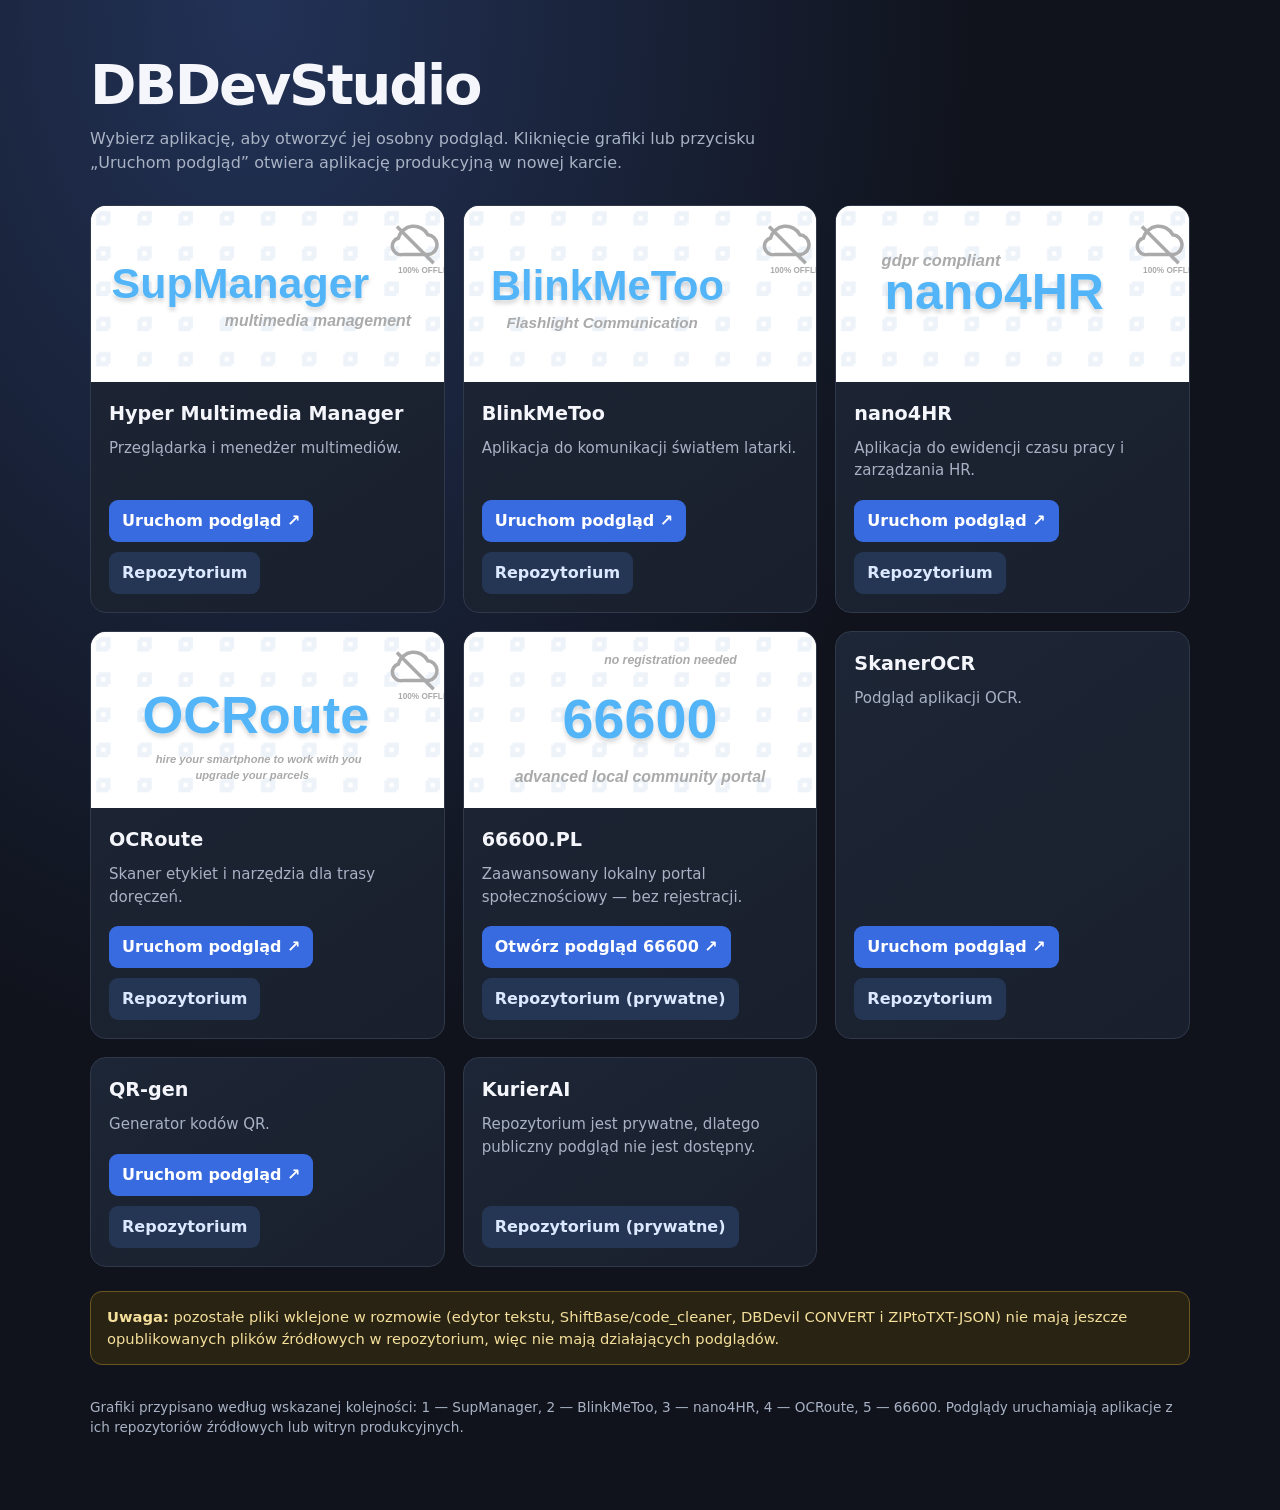
==== index.html @ c6cded58 "Assign supplied 66600 banner and correct its production preview URL" ====
<!doctype html>
<html lang="pl">
<head>
  <meta charset="utf-8">
  <meta name="viewport" content="width=device-width, initial-scale=1">
  <meta name="theme-color" content="#10131c">
  <title>DBDevStudio — aplikacje</title>
  <style>
    :root{color-scheme:dark;--bg:#10131c;--panel:#191f2c;--line:#30394a;--text:#f4f6fb;--muted:#a8b2c4}
    *{box-sizing:border-box}body{margin:0;min-height:100vh;background:radial-gradient(ellipse at 20% 0,#223257 0,transparent 50%),var(--bg);color:var(--text);font:16px/1.5 system-ui,-apple-system,"Segoe UI",sans-serif}
    main{width:min(1100px,calc(100% - 32px));margin:0 auto;padding:56px 0 72px}header{margin-bottom:30px}h1{font-size:clamp(2rem,6vw,3.5rem);line-height:1.05;margin:0 0 12px;letter-spacing:-.04em}header p{color:var(--muted);max-width:680px;margin:0}.grid{display:grid;grid-template-columns:repeat(auto-fit,minmax(min(100%,290px),1fr));gap:18px}.card{overflow:hidden;display:flex;flex-direction:column;background:linear-gradient(145deg,#1d2636,var(--panel));border:1px solid var(--line);border-radius:16px}.art{display:block;background:#fff;line-height:0}.art img{width:100%;height:auto;aspect-ratio:2/1;object-fit:cover}.body{padding:18px;display:flex;flex-direction:column;flex:1}.body h2{margin:0 0 8px;font-size:1.2rem}.body p{margin:0 0 18px;color:var(--muted);font-size:.94rem;flex:1}.links{display:flex;gap:10px;flex-wrap:wrap}.links a{display:inline-flex;align-items:center;justify-content:center;padding:9px 13px;border-radius:9px;background:#243654;color:#dce8ff;text-decoration:none;font-weight:650}.links a:hover{background:#304a73}.links a.preview{background:#396be0;color:#fff}.note{margin-top:24px;padding:14px 16px;border:1px solid #6c5620;background:#292314;border-radius:12px;color:#f4df9b;font-size:.92rem}footer{margin-top:32px;color:var(--muted);font-size:.85rem}
  </style>
</head>
<body>
<main>
  <header>
    <h1>DBDevStudio</h1>
    <p>Wybierz aplikację, aby otworzyć jej osobny podgląd. Kliknięcie grafiki lub przycisku „Uruchom podgląd” otwiera aplikację produkcyjną w nowej karcie.</p>
  </header>
  <section class="grid" aria-label="Aplikacje">
    <article class="card"><a class="art" href="https://raw.githack.com/Dobrychlopak87/supmanager/main/index.html" target="_blank" rel="noopener" aria-label="Otwórz Hyper Multimedia Manager"><img src="assets/supmanager.svg" alt="SupManager — Multimedia Management"></a><div class="body"><h2>Hyper Multimedia Manager</h2><p>Przeglądarka i menedżer multimediów.</p><div class="links"><a class="preview" href="https://raw.githack.com/Dobrychlopak87/supmanager/main/index.html" target="_blank" rel="noopener">Uruchom podgląd ↗</a><a href="https://github.com/Dobrychlopak87/supmanager" target="_blank" rel="noopener">Repozytorium</a></div></div></article>
    <article class="card"><a class="art" href="https://raw.githack.com/Dobrychlopak87/BlinkMeToo/main/index.html" target="_blank" rel="noopener" aria-label="Otwórz BlinkMeToo"><img src="assets/blinkmetoo.svg" alt="BlinkMeToo — Flashlight Communication"></a><div class="body"><h2>BlinkMeToo</h2><p>Aplikacja do komunikacji światłem latarki.</p><div class="links"><a class="preview" href="https://raw.githack.com/Dobrychlopak87/BlinkMeToo/main/index.html" target="_blank" rel="noopener">Uruchom podgląd ↗</a><a href="https://github.com/Dobrychlopak87/BlinkMeToo" target="_blank" rel="noopener">Repozytorium</a></div></div></article>
    <article class="card"><a class="art" href="https://raw.githack.com/Dobrychlopak87/nano4HR/main/index.html" target="_blank" rel="noopener" aria-label="Otwórz nano4HR"><img src="assets/nano4hr.svg" alt="nano4HR — GDPR compliant"></a><div class="body"><h2>nano4HR</h2><p>Aplikacja do ewidencji czasu pracy i zarządzania HR.</p><div class="links"><a class="preview" href="https://raw.githack.com/Dobrychlopak87/nano4HR/main/index.html" target="_blank" rel="noopener">Uruchom podgląd ↗</a><a href="https://github.com/Dobrychlopak87/nano4HR" target="_blank" rel="noopener">Repozytorium</a></div></div></article>
    <article class="card"><a class="art" href="https://raw.githack.com/Dobrychlopak87/OCRoute/main/index.html" target="_blank" rel="noopener" aria-label="Otwórz OCRoute"><img src="assets/ocroute.svg" alt="OCRoute — Hire your smartphone to work with you, upgrade your parcels"></a><div class="body"><h2>OCRoute</h2><p>Skaner etykiet i narzędzia dla trasy doręczeń.</p><div class="links"><a class="preview" href="https://raw.githack.com/Dobrychlopak87/OCRoute/main/index.html" target="_blank" rel="noopener">Uruchom podgląd ↗</a><a href="https://github.com/Dobrychlopak87/OCRoute" target="_blank" rel="noopener">Repozytorium</a></div></div></article>
    <article class="card"><a class="art" href="https://66600.gt.tc/" target="_blank" rel="noopener" aria-label="Otwórz 66600"><img src="assets/66600.svg" alt="66600 — no registration needed — advanced local community portal"></a><div class="body"><h2>66600.PL</h2><p>Zaawansowany lokalny portal społecznościowy — bez rejestracji.</p><div class="links"><a class="preview" href="https://66600.gt.tc/" target="_blank" rel="noopener">Otwórz podgląd 66600 ↗</a><a href="https://github.com/Dobrychlopak87/66-600-pl" target="_blank" rel="noopener">Repozytorium (prywatne)</a></div></div></article>
    <article class="card"><div class="body"><h2>SkanerOCR</h2><p>Podgląd aplikacji OCR.</p><div class="links"><a class="preview" href="https://raw.githack.com/Dobrychlopak87/SkanerOCR/main/index.html" target="_blank" rel="noopener">Uruchom podgląd ↗</a><a href="https://github.com/Dobrychlopak87/SkanerOCR" target="_blank" rel="noopener">Repozytorium</a></div></div></article>
    <article class="card"><div class="body"><h2>QR-gen</h2><p>Generator kodów QR.</p><div class="links"><a class="preview" href="https://raw.githack.com/Dobrychlopak87/QR-gen/main/index.html" target="_blank" rel="noopener">Uruchom podgląd ↗</a><a href="https://github.com/Dobrychlopak87/QR-gen" target="_blank" rel="noopener">Repozytorium</a></div></div></article>
    <article class="card"><div class="body"><h2>KurierAI</h2><p>Repozytorium jest prywatne, dlatego publiczny podgląd nie jest dostępny.</p><div class="links"><a href="https://github.com/Dobrychlopak87/KurierAI" target="_blank" rel="noopener">Repozytorium (prywatne)</a></div></div></article>
  </section>
  <aside class="note"><strong>Uwaga:</strong> pozostałe pliki wklejone w rozmowie (edytor tekstu, ShiftBase/code_cleaner, DBDevil CONVERT i ZIPtoTXT-JSON) nie mają jeszcze opublikowanych plików źródłowych w repozytorium, więc nie mają działających podglądów.</aside>
  <footer>Grafiki przypisano według wskazanej kolejności: 1 — SupManager, 2 — BlinkMeToo, 3 — nano4HR, 4 — OCRoute, 5 — 66600. Podglądy uruchamiają aplikacje z ich repozytoriów źródłowych lub witryn produkcyjnych.</footer>
</main>
</body>
</html>
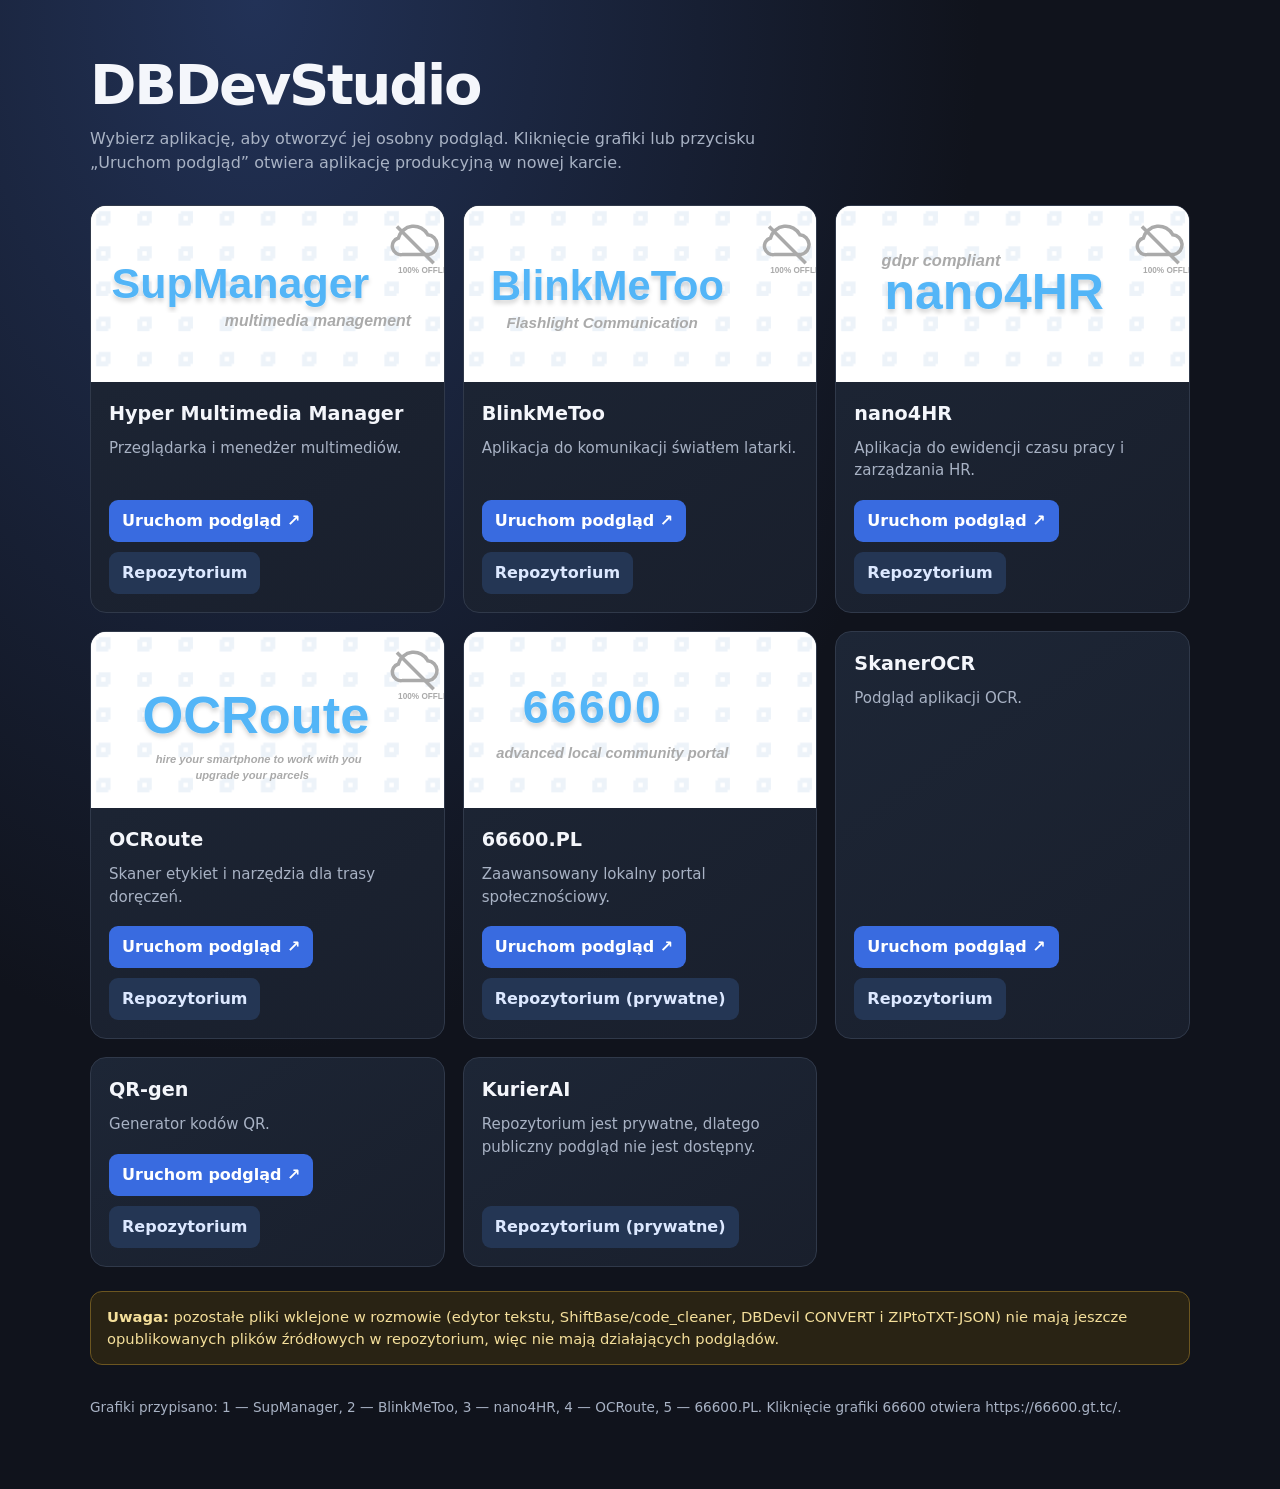
==== commit e4f6eb39: "Correct 66600.PL preview URL and add its supplied banner" ====
--- a/index.html
+++ b/index.html
@@ -22,13 +22,13 @@
     <article class="card"><a class="art" href="https://raw.githack.com/Dobrychlopak87/BlinkMeToo/main/index.html" target="_blank" rel="noopener" aria-label="Otwórz BlinkMeToo"><img src="assets/blinkmetoo.svg" alt="BlinkMeToo — Flashlight Communication"></a><div class="body"><h2>BlinkMeToo</h2><p>Aplikacja do komunikacji światłem latarki.</p><div class="links"><a class="preview" href="https://raw.githack.com/Dobrychlopak87/BlinkMeToo/main/index.html" target="_blank" rel="noopener">Uruchom podgląd ↗</a><a href="https://github.com/Dobrychlopak87/BlinkMeToo" target="_blank" rel="noopener">Repozytorium</a></div></div></article>
     <article class="card"><a class="art" href="https://raw.githack.com/Dobrychlopak87/nano4HR/main/index.html" target="_blank" rel="noopener" aria-label="Otwórz nano4HR"><img src="assets/nano4hr.svg" alt="nano4HR — GDPR compliant"></a><div class="body"><h2>nano4HR</h2><p>Aplikacja do ewidencji czasu pracy i zarządzania HR.</p><div class="links"><a class="preview" href="https://raw.githack.com/Dobrychlopak87/nano4HR/main/index.html" target="_blank" rel="noopener">Uruchom podgląd ↗</a><a href="https://github.com/Dobrychlopak87/nano4HR" target="_blank" rel="noopener">Repozytorium</a></div></div></article>
     <article class="card"><a class="art" href="https://raw.githack.com/Dobrychlopak87/OCRoute/main/index.html" target="_blank" rel="noopener" aria-label="Otwórz OCRoute"><img src="assets/ocroute.svg" alt="OCRoute — Hire your smartphone to work with you, upgrade your parcels"></a><div class="body"><h2>OCRoute</h2><p>Skaner etykiet i narzędzia dla trasy doręczeń.</p><div class="links"><a class="preview" href="https://raw.githack.com/Dobrychlopak87/OCRoute/main/index.html" target="_blank" rel="noopener">Uruchom podgląd ↗</a><a href="https://github.com/Dobrychlopak87/OCRoute" target="_blank" rel="noopener">Repozytorium</a></div></div></article>
-    <article class="card"><a class="art" href="https://66600.gt.tc/" target="_blank" rel="noopener" aria-label="Otwórz 66600"><img src="assets/66600.svg" alt="66600 — no registration needed — advanced local community portal"></a><div class="body"><h2>66600.PL</h2><p>Zaawansowany lokalny portal społecznościowy — bez rejestracji.</p><div class="links"><a class="preview" href="https://66600.gt.tc/" target="_blank" rel="noopener">Otwórz podgląd 66600 ↗</a><a href="https://github.com/Dobrychlopak87/66-600-pl" target="_blank" rel="noopener">Repozytorium (prywatne)</a></div></div></article>
+    <article class="card"><a class="art" href="https://66600.gt.tc/" target="_blank" rel="noopener" aria-label="Otwórz 66600.PL"><img src="assets/66600.svg" alt="66600 — advanced local community portal"></a><div class="body"><h2>66600.PL</h2><p>Zaawansowany lokalny portal społecznościowy.</p><div class="links"><a class="preview" href="https://66600.gt.tc/" target="_blank" rel="noopener">Uruchom podgląd ↗</a><a href="https://github.com/Dobrychlopak87/66-600-pl" target="_blank" rel="noopener">Repozytorium (prywatne)</a></div></div></article>
     <article class="card"><div class="body"><h2>SkanerOCR</h2><p>Podgląd aplikacji OCR.</p><div class="links"><a class="preview" href="https://raw.githack.com/Dobrychlopak87/SkanerOCR/main/index.html" target="_blank" rel="noopener">Uruchom podgląd ↗</a><a href="https://github.com/Dobrychlopak87/SkanerOCR" target="_blank" rel="noopener">Repozytorium</a></div></div></article>
     <article class="card"><div class="body"><h2>QR-gen</h2><p>Generator kodów QR.</p><div class="links"><a class="preview" href="https://raw.githack.com/Dobrychlopak87/QR-gen/main/index.html" target="_blank" rel="noopener">Uruchom podgląd ↗</a><a href="https://github.com/Dobrychlopak87/QR-gen" target="_blank" rel="noopener">Repozytorium</a></div></div></article>
     <article class="card"><div class="body"><h2>KurierAI</h2><p>Repozytorium jest prywatne, dlatego publiczny podgląd nie jest dostępny.</p><div class="links"><a href="https://github.com/Dobrychlopak87/KurierAI" target="_blank" rel="noopener">Repozytorium (prywatne)</a></div></div></article>
   </section>
   <aside class="note"><strong>Uwaga:</strong> pozostałe pliki wklejone w rozmowie (edytor tekstu, ShiftBase/code_cleaner, DBDevil CONVERT i ZIPtoTXT-JSON) nie mają jeszcze opublikowanych plików źródłowych w repozytorium, więc nie mają działających podglądów.</aside>
-  <footer>Grafiki przypisano według wskazanej kolejności: 1 — SupManager, 2 — BlinkMeToo, 3 — nano4HR, 4 — OCRoute, 5 — 66600. Podglądy uruchamiają aplikacje z ich repozytoriów źródłowych lub witryn produkcyjnych.</footer>
+  <footer>Grafiki przypisano: 1 — SupManager, 2 — BlinkMeToo, 3 — nano4HR, 4 — OCRoute, 5 — 66600.PL. Kliknięcie grafiki 66600 otwiera https://66600.gt.tc/.</footer>
 </main>
 </body>
 </html>
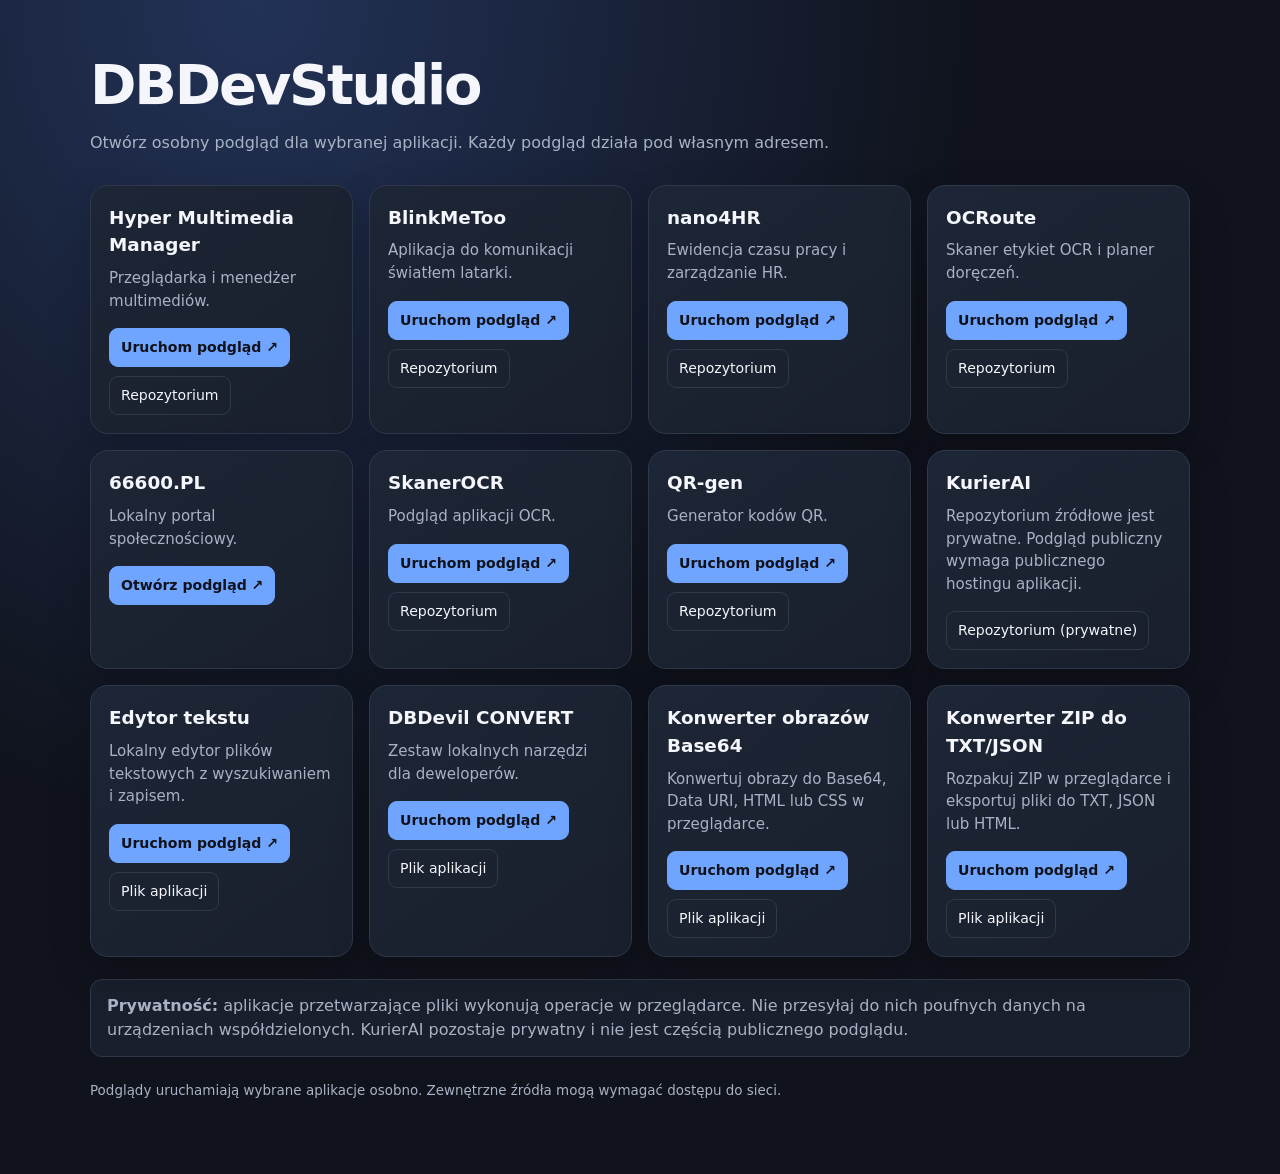
==== commit 24b03512: "Add standalone app previews and update DBDevStudio hub" ====
--- a/index.html
+++ b/index.html
@@ -1,34 +1,17 @@
 <!doctype html>
-<html lang="pl">
-<head>
-  <meta charset="utf-8">
-  <meta name="viewport" content="width=device-width, initial-scale=1">
-  <meta name="theme-color" content="#10131c">
-  <title>DBDevStudio — aplikacje</title>
-  <style>
-    :root{color-scheme:dark;--bg:#10131c;--panel:#191f2c;--line:#30394a;--text:#f4f6fb;--muted:#a8b2c4}
-    *{box-sizing:border-box}body{margin:0;min-height:100vh;background:radial-gradient(ellipse at 20% 0,#223257 0,transparent 50%),var(--bg);color:var(--text);font:16px/1.5 system-ui,-apple-system,"Segoe UI",sans-serif}
-    main{width:min(1100px,calc(100% - 32px));margin:0 auto;padding:56px 0 72px}header{margin-bottom:30px}h1{font-size:clamp(2rem,6vw,3.5rem);line-height:1.05;margin:0 0 12px;letter-spacing:-.04em}header p{color:var(--muted);max-width:680px;margin:0}.grid{display:grid;grid-template-columns:repeat(auto-fit,minmax(min(100%,290px),1fr));gap:18px}.card{overflow:hidden;display:flex;flex-direction:column;background:linear-gradient(145deg,#1d2636,var(--panel));border:1px solid var(--line);border-radius:16px}.art{display:block;background:#fff;line-height:0}.art img{width:100%;height:auto;aspect-ratio:2/1;object-fit:cover}.body{padding:18px;display:flex;flex-direction:column;flex:1}.body h2{margin:0 0 8px;font-size:1.2rem}.body p{margin:0 0 18px;color:var(--muted);font-size:.94rem;flex:1}.links{display:flex;gap:10px;flex-wrap:wrap}.links a{display:inline-flex;align-items:center;justify-content:center;padding:9px 13px;border-radius:9px;background:#243654;color:#dce8ff;text-decoration:none;font-weight:650}.links a:hover{background:#304a73}.links a.preview{background:#396be0;color:#fff}.note{margin-top:24px;padding:14px 16px;border:1px solid #6c5620;background:#292314;border-radius:12px;color:#f4df9b;font-size:.92rem}footer{margin-top:32px;color:var(--muted);font-size:.85rem}
-  </style>
-</head>
-<body>
-<main>
-  <header>
-    <h1>DBDevStudio</h1>
-    <p>Wybierz aplikację, aby otworzyć jej osobny podgląd. Kliknięcie grafiki lub przycisku „Uruchom podgląd” otwiera aplikację produkcyjną w nowej karcie.</p>
-  </header>
-  <section class="grid" aria-label="Aplikacje">
-    <article class="card"><a class="art" href="https://raw.githack.com/Dobrychlopak87/supmanager/main/index.html" target="_blank" rel="noopener" aria-label="Otwórz Hyper Multimedia Manager"><img src="assets/supmanager.svg" alt="SupManager — Multimedia Management"></a><div class="body"><h2>Hyper Multimedia Manager</h2><p>Przeglądarka i menedżer multimediów.</p><div class="links"><a class="preview" href="https://raw.githack.com/Dobrychlopak87/supmanager/main/index.html" target="_blank" rel="noopener">Uruchom podgląd ↗</a><a href="https://github.com/Dobrychlopak87/supmanager" target="_blank" rel="noopener">Repozytorium</a></div></div></article>
-    <article class="card"><a class="art" href="https://raw.githack.com/Dobrychlopak87/BlinkMeToo/main/index.html" target="_blank" rel="noopener" aria-label="Otwórz BlinkMeToo"><img src="assets/blinkmetoo.svg" alt="BlinkMeToo — Flashlight Communication"></a><div class="body"><h2>BlinkMeToo</h2><p>Aplikacja do komunikacji światłem latarki.</p><div class="links"><a class="preview" href="https://raw.githack.com/Dobrychlopak87/BlinkMeToo/main/index.html" target="_blank" rel="noopener">Uruchom podgląd ↗</a><a href="https://github.com/Dobrychlopak87/BlinkMeToo" target="_blank" rel="noopener">Repozytorium</a></div></div></article>
-    <article class="card"><a class="art" href="https://raw.githack.com/Dobrychlopak87/nano4HR/main/index.html" target="_blank" rel="noopener" aria-label="Otwórz nano4HR"><img src="assets/nano4hr.svg" alt="nano4HR — GDPR compliant"></a><div class="body"><h2>nano4HR</h2><p>Aplikacja do ewidencji czasu pracy i zarządzania HR.</p><div class="links"><a class="preview" href="https://raw.githack.com/Dobrychlopak87/nano4HR/main/index.html" target="_blank" rel="noopener">Uruchom podgląd ↗</a><a href="https://github.com/Dobrychlopak87/nano4HR" target="_blank" rel="noopener">Repozytorium</a></div></div></article>
-    <article class="card"><a class="art" href="https://raw.githack.com/Dobrychlopak87/OCRoute/main/index.html" target="_blank" rel="noopener" aria-label="Otwórz OCRoute"><img src="assets/ocroute.svg" alt="OCRoute — Hire your smartphone to work with you, upgrade your parcels"></a><div class="body"><h2>OCRoute</h2><p>Skaner etykiet i narzędzia dla trasy doręczeń.</p><div class="links"><a class="preview" href="https://raw.githack.com/Dobrychlopak87/OCRoute/main/index.html" target="_blank" rel="noopener">Uruchom podgląd ↗</a><a href="https://github.com/Dobrychlopak87/OCRoute" target="_blank" rel="noopener">Repozytorium</a></div></div></article>
-    <article class="card"><a class="art" href="https://66600.gt.tc/" target="_blank" rel="noopener" aria-label="Otwórz 66600.PL"><img src="assets/66600.svg" alt="66600 — advanced local community portal"></a><div class="body"><h2>66600.PL</h2><p>Zaawansowany lokalny portal społecznościowy.</p><div class="links"><a class="preview" href="https://66600.gt.tc/" target="_blank" rel="noopener">Uruchom podgląd ↗</a><a href="https://github.com/Dobrychlopak87/66-600-pl" target="_blank" rel="noopener">Repozytorium (prywatne)</a></div></div></article>
-    <article class="card"><div class="body"><h2>SkanerOCR</h2><p>Podgląd aplikacji OCR.</p><div class="links"><a class="preview" href="https://raw.githack.com/Dobrychlopak87/SkanerOCR/main/index.html" target="_blank" rel="noopener">Uruchom podgląd ↗</a><a href="https://github.com/Dobrychlopak87/SkanerOCR" target="_blank" rel="noopener">Repozytorium</a></div></div></article>
-    <article class="card"><div class="body"><h2>QR-gen</h2><p>Generator kodów QR.</p><div class="links"><a class="preview" href="https://raw.githack.com/Dobrychlopak87/QR-gen/main/index.html" target="_blank" rel="noopener">Uruchom podgląd ↗</a><a href="https://github.com/Dobrychlopak87/QR-gen" target="_blank" rel="noopener">Repozytorium</a></div></div></article>
-    <article class="card"><div class="body"><h2>KurierAI</h2><p>Repozytorium jest prywatne, dlatego publiczny podgląd nie jest dostępny.</p><div class="links"><a href="https://github.com/Dobrychlopak87/KurierAI" target="_blank" rel="noopener">Repozytorium (prywatne)</a></div></div></article>
-  </section>
-  <aside class="note"><strong>Uwaga:</strong> pozostałe pliki wklejone w rozmowie (edytor tekstu, ShiftBase/code_cleaner, DBDevil CONVERT i ZIPtoTXT-JSON) nie mają jeszcze opublikowanych plików źródłowych w repozytorium, więc nie mają działających podglądów.</aside>
-  <footer>Grafiki przypisano: 1 — SupManager, 2 — BlinkMeToo, 3 — nano4HR, 4 — OCRoute, 5 — 66600.PL. Kliknięcie grafiki 66600 otwiera https://66600.gt.tc/.</footer>
-</main>
-</body>
-</html>
+<html lang="pl"><head><meta charset="utf-8"><meta name="viewport" content="width=device-width,initial-scale=1"><meta name="theme-color" content="#10131c"><title>DBDevStudio — aplikacje</title><style>
+:root{color-scheme:dark;--bg:#10131c;--panel:#191f2c;--line:#30394a;--text:#f4f6fb;--muted:#a8b2c4;--accent:#70a5ff}*{box-sizing:border-box}body{margin:0;min-height:100vh;background:radial-gradient(ellipse at 20% 0,#223257 0,transparent 50%),var(--bg);color:var(--text);font:16px/1.5 system-ui,-apple-system,Segoe UI,sans-serif}main{width:min(1100px,calc(100% - 32px));margin:auto;padding:56px 0 72px}header{margin-bottom:30px}h1{font-size:clamp(2rem,6vw,3.5rem);line-height:1.05;margin:0 0 12px;letter-spacing:-.04em}header p,.card p,.note{color:var(--muted)}.grid{display:grid;grid-template-columns:repeat(auto-fit,minmax(250px,1fr));gap:16px}.card{background:linear-gradient(145deg,#1d2636,var(--panel));border:1px solid var(--line);border-radius:18px;overflow:hidden;box-shadow:0 16px 40px #0003}.body{padding:18px}.card h2{margin:0;font-size:1.15rem}.card p{margin:8px 0 16px;font-size:.94rem}.links{display:flex;flex-wrap:wrap;gap:9px}.links a{color:var(--text);text-decoration:none;border:1px solid var(--line);border-radius:9px;padding:8px 11px;font-size:.88rem}.links a.preview{background:var(--accent);border-color:var(--accent);color:#10131c;font-weight:750}.note{margin:22px 0 0;padding:14px 16px;background:#191f2c;border:1px solid var(--line);border-radius:12px}footer{margin-top:24px;color:var(--muted);font-size:.84rem}@media(max-width:600px){main{padding-top:32px}}
+</style></head><body><main><header><h1>DBDevStudio</h1><p>Otwórz osobny podgląd dla wybranej aplikacji. Każdy podgląd działa pod własnym adresem.</p></header><section class="grid" aria-label="Aplikacje">
+<article class="card"><div class="body"><h2>Hyper Multimedia Manager</h2><p>Przeglądarka i menedżer multimediów.</p><div class="links"><a class="preview" href="https://raw.githack.com/Dobrychlopak87/supmanager/main/index.html" target="_blank" rel="noopener">Uruchom podgląd ↗</a><a href="https://github.com/Dobrychlopak87/supmanager" target="_blank" rel="noopener">Repozytorium</a></div></div></article>
+<article class="card"><div class="body"><h2>BlinkMeToo</h2><p>Aplikacja do komunikacji światłem latarki.</p><div class="links"><a class="preview" href="https://raw.githack.com/Dobrychlopak87/BlinkMeToo/main/index.html" target="_blank" rel="noopener">Uruchom podgląd ↗</a><a href="https://github.com/Dobrychlopak87/BlinkMeToo" target="_blank" rel="noopener">Repozytorium</a></div></div></article>
+<article class="card"><div class="body"><h2>nano4HR</h2><p>Ewidencja czasu pracy i zarządzanie HR.</p><div class="links"><a class="preview" href="https://raw.githack.com/Dobrychlopak87/nano4HR/main/index.html" target="_blank" rel="noopener">Uruchom podgląd ↗</a><a href="https://github.com/Dobrychlopak87/nano4HR" target="_blank" rel="noopener">Repozytorium</a></div></div></article>
+<article class="card"><div class="body"><h2>OCRoute</h2><p>Skaner etykiet OCR i planer doręczeń.</p><div class="links"><a class="preview" href="https://raw.githack.com/Dobrychlopak87/OCRoute/main/index.html" target="_blank" rel="noopener">Uruchom podgląd ↗</a><a href="https://github.com/Dobrychlopak87/OCRoute" target="_blank" rel="noopener">Repozytorium</a></div></div></article>
+<article class="card"><div class="body"><h2>66600.PL</h2><p>Lokalny portal społecznościowy.</p><div class="links"><a class="preview" href="https://66600.gt.tc/" target="_blank" rel="noopener">Otwórz podgląd ↗</a></div></div></article>
+<article class="card"><div class="body"><h2>SkanerOCR</h2><p>Podgląd aplikacji OCR.</p><div class="links"><a class="preview" href="https://raw.githack.com/Dobrychlopak87/SkanerOCR/main/index.html" target="_blank" rel="noopener">Uruchom podgląd ↗</a><a href="https://github.com/Dobrychlopak87/SkanerOCR" target="_blank" rel="noopener">Repozytorium</a></div></div></article>
+<article class="card"><div class="body"><h2>QR-gen</h2><p>Generator kodów QR.</p><div class="links"><a class="preview" href="https://raw.githack.com/Dobrychlopak87/QR-gen/main/index.html" target="_blank" rel="noopener">Uruchom podgląd ↗</a><a href="https://github.com/Dobrychlopak87/QR-gen" target="_blank" rel="noopener">Repozytorium</a></div></div></article>
+<article class="card"><div class="body"><h2>KurierAI</h2><p>Repozytorium źródłowe jest prywatne. Podgląd publiczny wymaga publicznego hostingu aplikacji.</p><div class="links"><a href="https://github.com/Dobrychlopak87/KurierAI" target="_blank" rel="noopener">Repozytorium (prywatne)</a></div></div></article>
+<article class="card"><div class="body"><h2>Edytor tekstu</h2><p>Lokalny edytor plików tekstowych z wyszukiwaniem i zapisem.</p><div class="links"><a class="preview" href="apps/text-editor/" target="_blank" rel="noopener">Uruchom podgląd ↗</a><a href="apps/text-editor/index.html">Plik aplikacji</a></div></div></article>
+<article class="card"><div class="body"><h2>DBDevil CONVERT</h2><p>Zestaw lokalnych narzędzi dla deweloperów.</p><div class="links"><a class="preview" href="apps/dbdevil-convert/" target="_blank" rel="noopener">Uruchom podgląd ↗</a><a href="apps/dbdevil-convert/index.html">Plik aplikacji</a></div></div></article>
+<article class="card"><div class="body"><h2>Konwerter obrazów Base64</h2><p>Konwertuj obrazy do Base64, Data URI, HTML lub CSS w przeglądarce.</p><div class="links"><a class="preview" href="apps/image-base64/" target="_blank" rel="noopener">Uruchom podgląd ↗</a><a href="apps/image-base64/index.html">Plik aplikacji</a></div></div></article>
+<article class="card"><div class="body"><h2>Konwerter ZIP do TXT/JSON</h2><p>Rozpakuj ZIP w przeglądarce i eksportuj pliki do TXT, JSON lub HTML.</p><div class="links"><a class="preview" href="apps/zip-to-text/" target="_blank" rel="noopener">Uruchom podgląd ↗</a><a href="apps/zip-to-text/index.html">Plik aplikacji</a></div></div></article>
+</section><aside class="note"><strong>Prywatność:</strong> aplikacje przetwarzające pliki wykonują operacje w przeglądarce. Nie przesyłaj do nich poufnych danych na urządzeniach współdzielonych. KurierAI pozostaje prywatny i nie jest częścią publicznego podglądu.</aside><footer>Podglądy uruchamiają wybrane aplikacje osobno. Zewnętrzne źródła mogą wymagać dostępu do sieci.</footer></main></body></html>
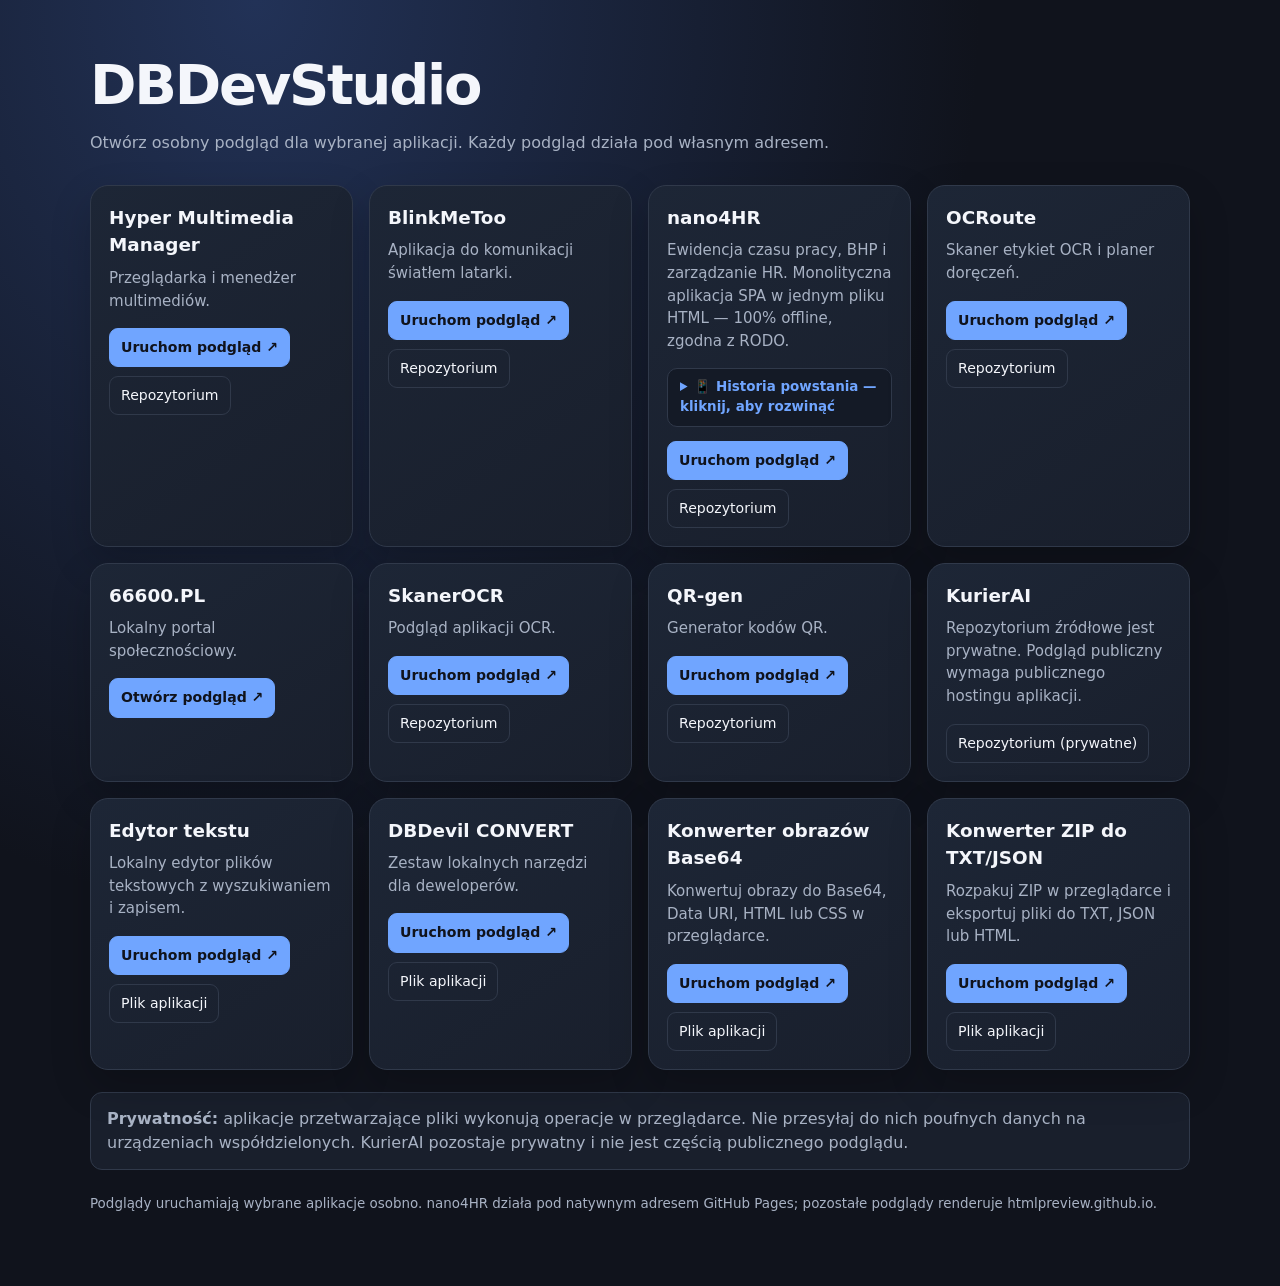
==== commit 60c1b8f4: "nano4HR: natywny podgląd przez GitHub Pages + rozbudowany opis (dropdown) w katalogu; naprawa linków" ====
--- a/index.html
+++ b/index.html
@@ -1,17 +1,17 @@
 <!doctype html>
 <html lang="pl"><head><meta charset="utf-8"><meta name="viewport" content="width=device-width,initial-scale=1"><meta name="theme-color" content="#10131c"><title>DBDevStudio — aplikacje</title><style>
-:root{color-scheme:dark;--bg:#10131c;--panel:#191f2c;--line:#30394a;--text:#f4f6fb;--muted:#a8b2c4;--accent:#70a5ff}*{box-sizing:border-box}body{margin:0;min-height:100vh;background:radial-gradient(ellipse at 20% 0,#223257 0,transparent 50%),var(--bg);color:var(--text);font:16px/1.5 system-ui,-apple-system,Segoe UI,sans-serif}main{width:min(1100px,calc(100% - 32px));margin:auto;padding:56px 0 72px}header{margin-bottom:30px}h1{font-size:clamp(2rem,6vw,3.5rem);line-height:1.05;margin:0 0 12px;letter-spacing:-.04em}header p,.card p,.note{color:var(--muted)}.grid{display:grid;grid-template-columns:repeat(auto-fit,minmax(250px,1fr));gap:16px}.card{background:linear-gradient(145deg,#1d2636,var(--panel));border:1px solid var(--line);border-radius:18px;overflow:hidden;box-shadow:0 16px 40px #0003}.body{padding:18px}.card h2{margin:0;font-size:1.15rem}.card p{margin:8px 0 16px;font-size:.94rem}.links{display:flex;flex-wrap:wrap;gap:9px}.links a{color:var(--text);text-decoration:none;border:1px solid var(--line);border-radius:9px;padding:8px 11px;font-size:.88rem}.links a.preview{background:var(--accent);border-color:var(--accent);color:#10131c;font-weight:750}.note{margin:22px 0 0;padding:14px 16px;background:#191f2c;border:1px solid var(--line);border-radius:12px}footer{margin-top:24px;color:var(--muted);font-size:.84rem}@media(max-width:600px){main{padding-top:32px}}
+:root{color-scheme:dark;--bg:#10131c;--panel:#191f2c;--line:#30394a;--text:#f4f6fb;--muted:#a8b2c4;--accent:#70a5ff}*{box-sizing:border-box}body{margin:0;min-height:100vh;background:radial-gradient(ellipse at 20% 0,#223257 0,transparent 50%),var(--bg);color:var(--text);font:16px/1.5 system-ui,-apple-system,Segoe UI,sans-serif}main{width:min(1100px,calc(100% - 32px));margin:auto;padding:56px 0 72px}header{margin-bottom:30px}h1{font-size:clamp(2rem,6vw,3.5rem);line-height:1.05;margin:0 0 12px;letter-spacing:-.04em}header p,.card p,.note{color:var(--muted)}.grid{display:grid;grid-template-columns:repeat(auto-fit,minmax(250px,1fr));gap:16px}.card{background:linear-gradient(145deg,#1d2636,var(--panel));border:1px solid var(--line);border-radius:18px;overflow:hidden;box-shadow:0 16px 40px #0003}.body{padding:18px}.card h2{margin:0;font-size:1.15rem}.card p{margin:8px 0 16px;font-size:.94rem}.links{display:flex;flex-wrap:wrap;gap:9px}.links a{color:var(--text);text-decoration:none;border:1px solid var(--line);border-radius:9px;padding:8px 11px;font-size:.88rem}.links a.preview{background:var(--accent);border-color:var(--accent);color:#10131c;font-weight:750}.note{margin:22px 0 0;padding:14px 16px;background:#191f2c;border:1px solid var(--line);border-radius:12px}details.story{margin:0 0 14px;border:1px solid var(--line);border-radius:10px;background:#141a26}details.story summary{cursor:pointer;padding:8px 12px;font-size:.84rem;color:var(--accent);font-weight:600}details.story[open] summary{border-bottom:1px solid var(--line)}details.story p{margin:10px 12px 6px;font-size:.84rem;color:var(--muted)}details.story ul{margin:0 12px 12px;padding-left:16px;font-size:.84rem;color:var(--muted)}details.story li{margin:5px 0}footer{margin-top:24px;color:var(--muted);font-size:.84rem}@media(max-width:600px){main{padding-top:32px}}
 </style></head><body><main><header><h1>DBDevStudio</h1><p>Otwórz osobny podgląd dla wybranej aplikacji. Każdy podgląd działa pod własnym adresem.</p></header><section class="grid" aria-label="Aplikacje">
-<article class="card"><div class="body"><h2>Hyper Multimedia Manager</h2><p>Przeglądarka i menedżer multimediów.</p><div class="links"><a class="preview" href="https://raw.githack.com/Dobrychlopak87/supmanager/main/index.html" target="_blank" rel="noopener">Uruchom podgląd ↗</a><a href="https://github.com/Dobrychlopak87/supmanager" target="_blank" rel="noopener">Repozytorium</a></div></div></article>
-<article class="card"><div class="body"><h2>BlinkMeToo</h2><p>Aplikacja do komunikacji światłem latarki.</p><div class="links"><a class="preview" href="https://raw.githack.com/Dobrychlopak87/BlinkMeToo/main/index.html" target="_blank" rel="noopener">Uruchom podgląd ↗</a><a href="https://github.com/Dobrychlopak87/BlinkMeToo" target="_blank" rel="noopener">Repozytorium</a></div></div></article>
-<article class="card"><div class="body"><h2>nano4HR</h2><p>Ewidencja czasu pracy i zarządzanie HR.</p><div class="links"><a class="preview" href="https://raw.githack.com/Dobrychlopak87/nano4HR/main/index.html" target="_blank" rel="noopener">Uruchom podgląd ↗</a><a href="https://github.com/Dobrychlopak87/nano4HR" target="_blank" rel="noopener">Repozytorium</a></div></div></article>
-<article class="card"><div class="body"><h2>OCRoute</h2><p>Skaner etykiet OCR i planer doręczeń.</p><div class="links"><a class="preview" href="https://raw.githack.com/Dobrychlopak87/OCRoute/main/index.html" target="_blank" rel="noopener">Uruchom podgląd ↗</a><a href="https://github.com/Dobrychlopak87/OCRoute" target="_blank" rel="noopener">Repozytorium</a></div></div></article>
+<article class="card"><div class="body"><h2>Hyper Multimedia Manager</h2><p>Przeglądarka i menedżer multimediów.</p><div class="links"><a class="preview" href="https://htmlpreview.github.io/?https://raw.githubusercontent.com/Dobrychlopak87/supmanager/main/index.html" target="_blank" rel="noopener">Uruchom podgląd ↗</a><a href="https://github.com/Dobrychlopak87/supmanager" target="_blank" rel="noopener">Repozytorium</a></div></div></article>
+<article class="card"><div class="body"><h2>BlinkMeToo</h2><p>Aplikacja do komunikacji światłem latarki.</p><div class="links"><a class="preview" href="https://htmlpreview.github.io/?https://raw.githubusercontent.com/Dobrychlopak87/BlinkMeToo/main/index.html" target="_blank" rel="noopener">Uruchom podgląd ↗</a><a href="https://github.com/Dobrychlopak87/BlinkMeToo" target="_blank" rel="noopener">Repozytorium</a></div></div></article>
+<article class="card"><div class="body"><h2>nano4HR</h2><p>Ewidencja czasu pracy, BHP i zarządzanie HR. Monolityczna aplikacja SPA w jednym pliku HTML — 100% offline, zgodna z RODO.</p><details class="story"><summary>📱 Historia powstania — kliknij, aby rozwinąć</summary><p>Aplikacja powstała w 100% na ekranie telefonu komórkowego — bez komputera, środowisk IDE i płatnych narzędzi, wyłącznie na darmowych limitach różnych modeli AI (LLM), sterowana precyzyjnym Prompt Engineeringiem. Dowód, że produkcyjne oprogramowanie można stworzyć od zera w każdych warunkach.</p><ul><li>Monolityczny plik HTML (~514 KB) — zero zależności zewnętrznych (zero-npm), pełna praca offline</li><li>Ewidencja czasu pracy i BHP; walidacja PESEL (z wyliczaniem daty urodzenia) i numerów IBAN</li><li>Lokalne eksporty: ZIP (własny kod kompresji), Excel, CSV, PDF; backup pełnego profilu do JSON</li><li>Restrykcyjne CSP z sumami SHA-256 (ochrona XSS), podpisy cyfrowe ECDSA/RSA, WebAuthn (FIDO2), tryb 'use strict'</li></ul></details><div class="links"><a class="preview" href="https://dobrychlopak87.github.io/nano4HR/" target="_blank" rel="noopener">Uruchom podgląd ↗</a><a href="https://github.com/Dobrychlopak87/nano4HR" target="_blank" rel="noopener">Repozytorium</a></div></div></article>
+<article class="card"><div class="body"><h2>OCRoute</h2><p>Skaner etykiet OCR i planer doręczeń.</p><div class="links"><a class="preview" href="https://htmlpreview.github.io/?https://raw.githubusercontent.com/Dobrychlopak87/OCRoute/main/index.html" target="_blank" rel="noopener">Uruchom podgląd ↗</a><a href="https://github.com/Dobrychlopak87/OCRoute" target="_blank" rel="noopener">Repozytorium</a></div></div></article>
 <article class="card"><div class="body"><h2>66600.PL</h2><p>Lokalny portal społecznościowy.</p><div class="links"><a class="preview" href="https://66600.gt.tc/" target="_blank" rel="noopener">Otwórz podgląd ↗</a></div></div></article>
-<article class="card"><div class="body"><h2>SkanerOCR</h2><p>Podgląd aplikacji OCR.</p><div class="links"><a class="preview" href="https://raw.githack.com/Dobrychlopak87/SkanerOCR/main/index.html" target="_blank" rel="noopener">Uruchom podgląd ↗</a><a href="https://github.com/Dobrychlopak87/SkanerOCR" target="_blank" rel="noopener">Repozytorium</a></div></div></article>
-<article class="card"><div class="body"><h2>QR-gen</h2><p>Generator kodów QR.</p><div class="links"><a class="preview" href="https://raw.githack.com/Dobrychlopak87/QR-gen/main/index.html" target="_blank" rel="noopener">Uruchom podgląd ↗</a><a href="https://github.com/Dobrychlopak87/QR-gen" target="_blank" rel="noopener">Repozytorium</a></div></div></article>
+<article class="card"><div class="body"><h2>SkanerOCR</h2><p>Podgląd aplikacji OCR.</p><div class="links"><a class="preview" href="https://htmlpreview.github.io/?https://raw.githubusercontent.com/Dobrychlopak87/SkanerOCR/main/index.html" target="_blank" rel="noopener">Uruchom podgląd ↗</a><a href="https://github.com/Dobrychlopak87/SkanerOCR" target="_blank" rel="noopener">Repozytorium</a></div></div></article>
+<article class="card"><div class="body"><h2>QR-gen</h2><p>Generator kodów QR.</p><div class="links"><a class="preview" href="https://htmlpreview.github.io/?https://raw.githubusercontent.com/Dobrychlopak87/QR-gen/main/index.html" target="_blank" rel="noopener">Uruchom podgląd ↗</a><a href="https://github.com/Dobrychlopak87/QR-gen" target="_blank" rel="noopener">Repozytorium</a></div></div></article>
 <article class="card"><div class="body"><h2>KurierAI</h2><p>Repozytorium źródłowe jest prywatne. Podgląd publiczny wymaga publicznego hostingu aplikacji.</p><div class="links"><a href="https://github.com/Dobrychlopak87/KurierAI" target="_blank" rel="noopener">Repozytorium (prywatne)</a></div></div></article>
-<article class="card"><div class="body"><h2>Edytor tekstu</h2><p>Lokalny edytor plików tekstowych z wyszukiwaniem i zapisem.</p><div class="links"><a class="preview" href="apps/text-editor/" target="_blank" rel="noopener">Uruchom podgląd ↗</a><a href="apps/text-editor/index.html">Plik aplikacji</a></div></div></article>
-<article class="card"><div class="body"><h2>DBDevil CONVERT</h2><p>Zestaw lokalnych narzędzi dla deweloperów.</p><div class="links"><a class="preview" href="apps/dbdevil-convert/" target="_blank" rel="noopener">Uruchom podgląd ↗</a><a href="apps/dbdevil-convert/index.html">Plik aplikacji</a></div></div></article>
-<article class="card"><div class="body"><h2>Konwerter obrazów Base64</h2><p>Konwertuj obrazy do Base64, Data URI, HTML lub CSS w przeglądarce.</p><div class="links"><a class="preview" href="apps/image-base64/" target="_blank" rel="noopener">Uruchom podgląd ↗</a><a href="apps/image-base64/index.html">Plik aplikacji</a></div></div></article>
-<article class="card"><div class="body"><h2>Konwerter ZIP do TXT/JSON</h2><p>Rozpakuj ZIP w przeglądarce i eksportuj pliki do TXT, JSON lub HTML.</p><div class="links"><a class="preview" href="apps/zip-to-text/" target="_blank" rel="noopener">Uruchom podgląd ↗</a><a href="apps/zip-to-text/index.html">Plik aplikacji</a></div></div></article>
-</section><aside class="note"><strong>Prywatność:</strong> aplikacje przetwarzające pliki wykonują operacje w przeglądarce. Nie przesyłaj do nich poufnych danych na urządzeniach współdzielonych. KurierAI pozostaje prywatny i nie jest częścią publicznego podglądu.</aside><footer>Podglądy uruchamiają wybrane aplikacje osobno. Zewnętrzne źródła mogą wymagać dostępu do sieci.</footer></main></body></html>+<article class="card"><div class="body"><h2>Edytor tekstu</h2><p>Lokalny edytor plików tekstowych z wyszukiwaniem i zapisem.</p><div class="links"><a class="preview" href="https://htmlpreview.github.io/?https://raw.githubusercontent.com/Dobrychlopak87/ByDBDevStudio/main/apps/text-editor/index.html" target="_blank" rel="noopener">Uruchom podgląd ↗</a><a href="https://github.com/Dobrychlopak87/ByDBDevStudio/blob/main/apps/text-editor/index.html">Plik aplikacji</a></div></div></article>
+<article class="card"><div class="body"><h2>DBDevil CONVERT</h2><p>Zestaw lokalnych narzędzi dla deweloperów.</p><div class="links"><a class="preview" href="https://htmlpreview.github.io/?https://raw.githubusercontent.com/Dobrychlopak87/ByDBDevStudio/main/apps/dbdevil-convert/index.html" target="_blank" rel="noopener">Uruchom podgląd ↗</a><a href="https://github.com/Dobrychlopak87/ByDBDevStudio/blob/main/apps/dbdevil-convert/index.html">Plik aplikacji</a></div></div></article>
+<article class="card"><div class="body"><h2>Konwerter obrazów Base64</h2><p>Konwertuj obrazy do Base64, Data URI, HTML lub CSS w przeglądarce.</p><div class="links"><a class="preview" href="https://htmlpreview.github.io/?https://raw.githubusercontent.com/Dobrychlopak87/ByDBDevStudio/main/apps/image-base64/index.html" target="_blank" rel="noopener">Uruchom podgląd ↗</a><a href="https://github.com/Dobrychlopak87/ByDBDevStudio/blob/main/apps/image-base64/index.html">Plik aplikacji</a></div></div></article>
+<article class="card"><div class="body"><h2>Konwerter ZIP do TXT/JSON</h2><p>Rozpakuj ZIP w przeglądarce i eksportuj pliki do TXT, JSON lub HTML.</p><div class="links"><a class="preview" href="https://htmlpreview.github.io/?https://raw.githubusercontent.com/Dobrychlopak87/ByDBDevStudio/main/apps/zip-to-text/index.html" target="_blank" rel="noopener">Uruchom podgląd ↗</a><a href="https://github.com/Dobrychlopak87/ByDBDevStudio/blob/main/apps/zip-to-text/index.html">Plik aplikacji</a></div></div></article>
+</section><aside class="note"><strong>Prywatność:</strong> aplikacje przetwarzające pliki wykonują operacje w przeglądarce. Nie przesyłaj do nich poufnych danych na urządzeniach współdzielonych. KurierAI pozostaje prywatny i nie jest częścią publicznego podglądu.</aside><footer>Podglądy uruchamiają wybrane aplikacje osobno. nano4HR działa pod natywnym adresem GitHub Pages; pozostałe podglądy renderuje htmlpreview.github.io.</footer></main></body></html>
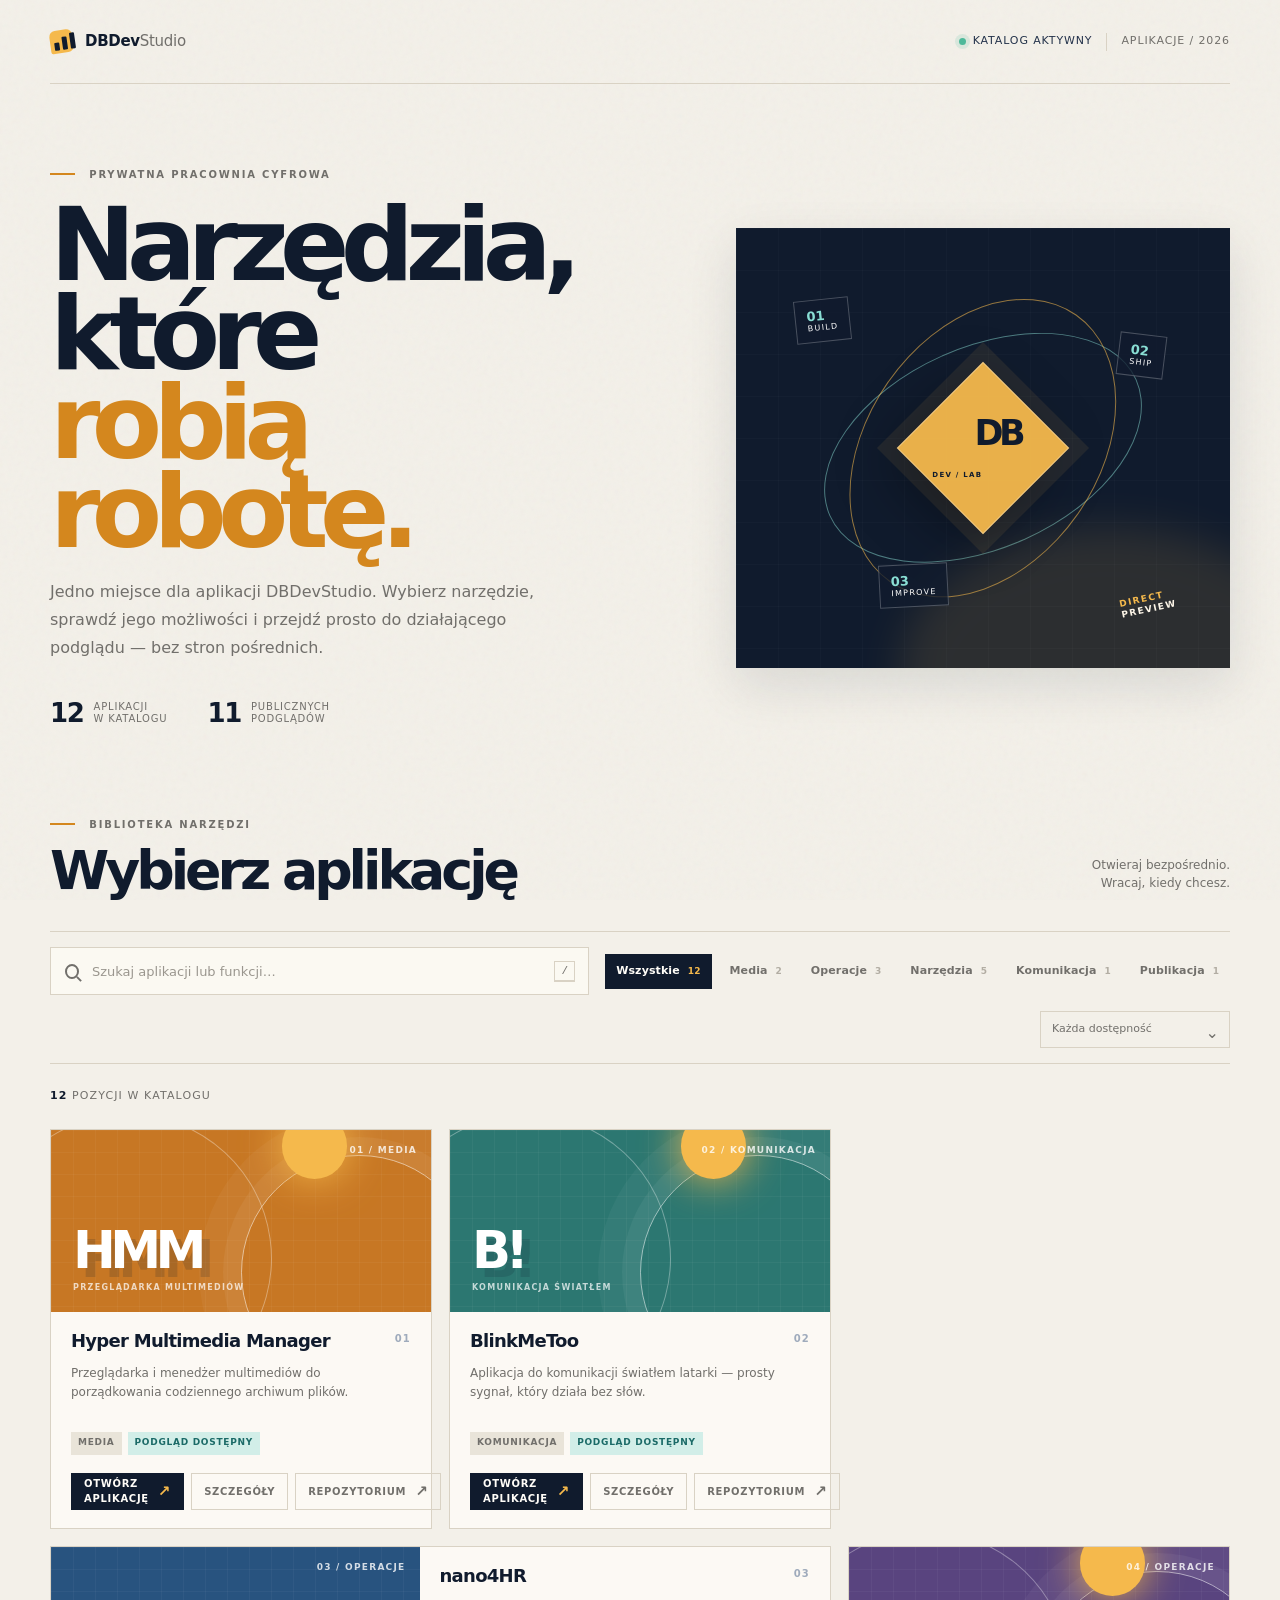
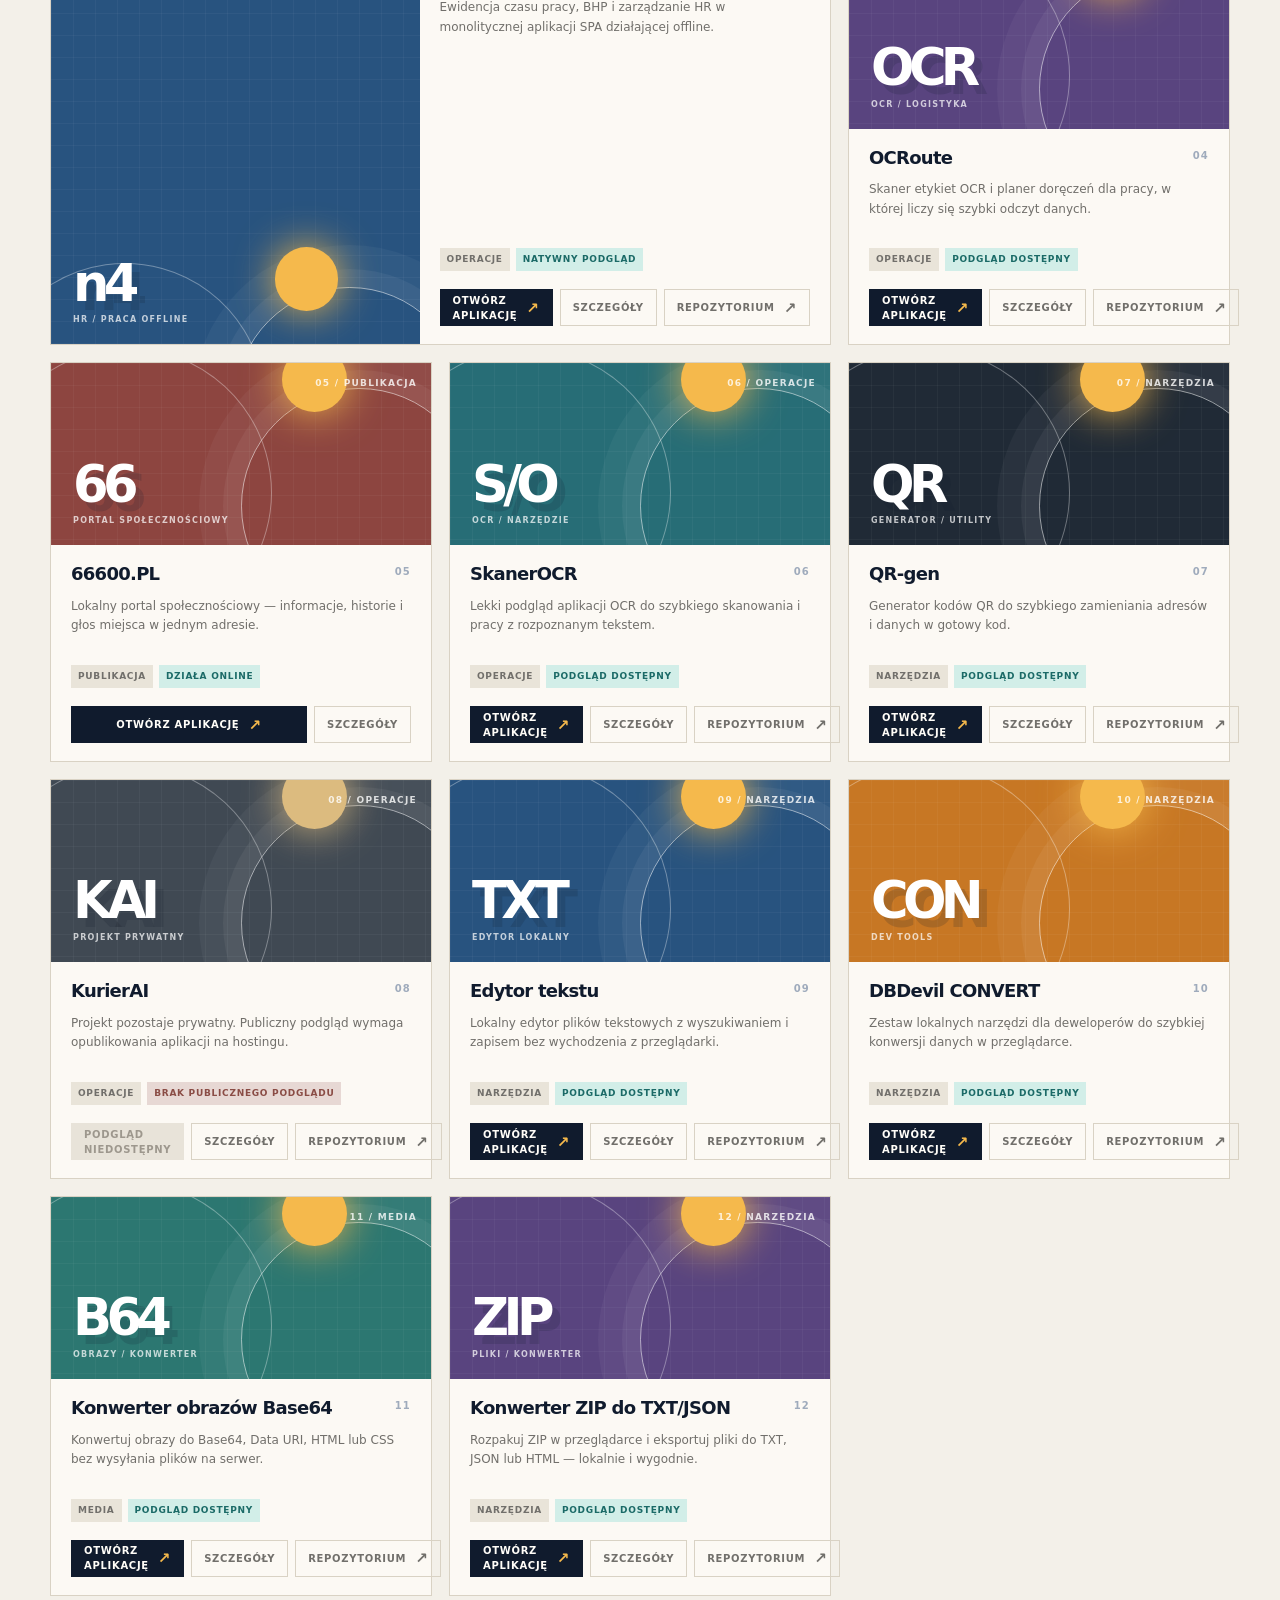
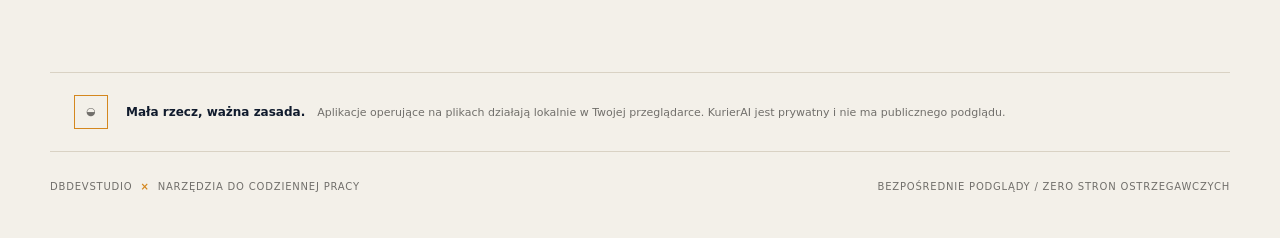
==== commit 6b3481ae: "feat: redesign app catalog with direct previews" ====
--- a/index.html
+++ b/index.html
@@ -1,17 +1,123 @@
 <!doctype html>
-<html lang="pl"><head><meta charset="utf-8"><meta name="viewport" content="width=device-width,initial-scale=1"><meta name="theme-color" content="#10131c"><title>DBDevStudio — aplikacje</title><style>
-:root{color-scheme:dark;--bg:#10131c;--panel:#191f2c;--line:#30394a;--text:#f4f6fb;--muted:#a8b2c4;--accent:#70a5ff}*{box-sizing:border-box}body{margin:0;min-height:100vh;background:radial-gradient(ellipse at 20% 0,#223257 0,transparent 50%),var(--bg);color:var(--text);font:16px/1.5 system-ui,-apple-system,Segoe UI,sans-serif}main{width:min(1100px,calc(100% - 32px));margin:auto;padding:56px 0 72px}header{margin-bottom:30px}h1{font-size:clamp(2rem,6vw,3.5rem);line-height:1.05;margin:0 0 12px;letter-spacing:-.04em}header p,.card p,.note{color:var(--muted)}.grid{display:grid;grid-template-columns:repeat(auto-fit,minmax(250px,1fr));gap:16px}.card{background:linear-gradient(145deg,#1d2636,var(--panel));border:1px solid var(--line);border-radius:18px;overflow:hidden;box-shadow:0 16px 40px #0003}.body{padding:18px}.card h2{margin:0;font-size:1.15rem}.card p{margin:8px 0 16px;font-size:.94rem}.links{display:flex;flex-wrap:wrap;gap:9px}.links a{color:var(--text);text-decoration:none;border:1px solid var(--line);border-radius:9px;padding:8px 11px;font-size:.88rem}.links a.preview{background:var(--accent);border-color:var(--accent);color:#10131c;font-weight:750}.note{margin:22px 0 0;padding:14px 16px;background:#191f2c;border:1px solid var(--line);border-radius:12px}details.story{margin:0 0 14px;border:1px solid var(--line);border-radius:10px;background:#141a26}details.story summary{cursor:pointer;padding:8px 12px;font-size:.84rem;color:var(--accent);font-weight:600}details.story[open] summary{border-bottom:1px solid var(--line)}details.story p{margin:10px 12px 6px;font-size:.84rem;color:var(--muted)}details.story ul{margin:0 12px 12px;padding-left:16px;font-size:.84rem;color:var(--muted)}details.story li{margin:5px 0}footer{margin-top:24px;color:var(--muted);font-size:.84rem}@media(max-width:600px){main{padding-top:32px}}
-</style></head><body><main><header><h1>DBDevStudio</h1><p>Otwórz osobny podgląd dla wybranej aplikacji. Każdy podgląd działa pod własnym adresem.</p></header><section class="grid" aria-label="Aplikacje">
-<article class="card"><div class="body"><h2>Hyper Multimedia Manager</h2><p>Przeglądarka i menedżer multimediów.</p><div class="links"><a class="preview" href="https://htmlpreview.github.io/?https://raw.githubusercontent.com/Dobrychlopak87/supmanager/main/index.html" target="_blank" rel="noopener">Uruchom podgląd ↗</a><a href="https://github.com/Dobrychlopak87/supmanager" target="_blank" rel="noopener">Repozytorium</a></div></div></article>
-<article class="card"><div class="body"><h2>BlinkMeToo</h2><p>Aplikacja do komunikacji światłem latarki.</p><div class="links"><a class="preview" href="https://htmlpreview.github.io/?https://raw.githubusercontent.com/Dobrychlopak87/BlinkMeToo/main/index.html" target="_blank" rel="noopener">Uruchom podgląd ↗</a><a href="https://github.com/Dobrychlopak87/BlinkMeToo" target="_blank" rel="noopener">Repozytorium</a></div></div></article>
-<article class="card"><div class="body"><h2>nano4HR</h2><p>Ewidencja czasu pracy, BHP i zarządzanie HR. Monolityczna aplikacja SPA w jednym pliku HTML — 100% offline, zgodna z RODO.</p><details class="story"><summary>📱 Historia powstania — kliknij, aby rozwinąć</summary><p>Aplikacja powstała w 100% na ekranie telefonu komórkowego — bez komputera, środowisk IDE i płatnych narzędzi, wyłącznie na darmowych limitach różnych modeli AI (LLM), sterowana precyzyjnym Prompt Engineeringiem. Dowód, że produkcyjne oprogramowanie można stworzyć od zera w każdych warunkach.</p><ul><li>Monolityczny plik HTML (~514 KB) — zero zależności zewnętrznych (zero-npm), pełna praca offline</li><li>Ewidencja czasu pracy i BHP; walidacja PESEL (z wyliczaniem daty urodzenia) i numerów IBAN</li><li>Lokalne eksporty: ZIP (własny kod kompresji), Excel, CSV, PDF; backup pełnego profilu do JSON</li><li>Restrykcyjne CSP z sumami SHA-256 (ochrona XSS), podpisy cyfrowe ECDSA/RSA, WebAuthn (FIDO2), tryb 'use strict'</li></ul></details><div class="links"><a class="preview" href="https://dobrychlopak87.github.io/nano4HR/" target="_blank" rel="noopener">Uruchom podgląd ↗</a><a href="https://github.com/Dobrychlopak87/nano4HR" target="_blank" rel="noopener">Repozytorium</a></div></div></article>
-<article class="card"><div class="body"><h2>OCRoute</h2><p>Skaner etykiet OCR i planer doręczeń.</p><div class="links"><a class="preview" href="https://htmlpreview.github.io/?https://raw.githubusercontent.com/Dobrychlopak87/OCRoute/main/index.html" target="_blank" rel="noopener">Uruchom podgląd ↗</a><a href="https://github.com/Dobrychlopak87/OCRoute" target="_blank" rel="noopener">Repozytorium</a></div></div></article>
-<article class="card"><div class="body"><h2>66600.PL</h2><p>Lokalny portal społecznościowy.</p><div class="links"><a class="preview" href="https://66600.gt.tc/" target="_blank" rel="noopener">Otwórz podgląd ↗</a></div></div></article>
-<article class="card"><div class="body"><h2>SkanerOCR</h2><p>Podgląd aplikacji OCR.</p><div class="links"><a class="preview" href="https://htmlpreview.github.io/?https://raw.githubusercontent.com/Dobrychlopak87/SkanerOCR/main/index.html" target="_blank" rel="noopener">Uruchom podgląd ↗</a><a href="https://github.com/Dobrychlopak87/SkanerOCR" target="_blank" rel="noopener">Repozytorium</a></div></div></article>
-<article class="card"><div class="body"><h2>QR-gen</h2><p>Generator kodów QR.</p><div class="links"><a class="preview" href="https://htmlpreview.github.io/?https://raw.githubusercontent.com/Dobrychlopak87/QR-gen/main/index.html" target="_blank" rel="noopener">Uruchom podgląd ↗</a><a href="https://github.com/Dobrychlopak87/QR-gen" target="_blank" rel="noopener">Repozytorium</a></div></div></article>
-<article class="card"><div class="body"><h2>KurierAI</h2><p>Repozytorium źródłowe jest prywatne. Podgląd publiczny wymaga publicznego hostingu aplikacji.</p><div class="links"><a href="https://github.com/Dobrychlopak87/KurierAI" target="_blank" rel="noopener">Repozytorium (prywatne)</a></div></div></article>
-<article class="card"><div class="body"><h2>Edytor tekstu</h2><p>Lokalny edytor plików tekstowych z wyszukiwaniem i zapisem.</p><div class="links"><a class="preview" href="https://htmlpreview.github.io/?https://raw.githubusercontent.com/Dobrychlopak87/ByDBDevStudio/main/apps/text-editor/index.html" target="_blank" rel="noopener">Uruchom podgląd ↗</a><a href="https://github.com/Dobrychlopak87/ByDBDevStudio/blob/main/apps/text-editor/index.html">Plik aplikacji</a></div></div></article>
-<article class="card"><div class="body"><h2>DBDevil CONVERT</h2><p>Zestaw lokalnych narzędzi dla deweloperów.</p><div class="links"><a class="preview" href="https://htmlpreview.github.io/?https://raw.githubusercontent.com/Dobrychlopak87/ByDBDevStudio/main/apps/dbdevil-convert/index.html" target="_blank" rel="noopener">Uruchom podgląd ↗</a><a href="https://github.com/Dobrychlopak87/ByDBDevStudio/blob/main/apps/dbdevil-convert/index.html">Plik aplikacji</a></div></div></article>
-<article class="card"><div class="body"><h2>Konwerter obrazów Base64</h2><p>Konwertuj obrazy do Base64, Data URI, HTML lub CSS w przeglądarce.</p><div class="links"><a class="preview" href="https://htmlpreview.github.io/?https://raw.githubusercontent.com/Dobrychlopak87/ByDBDevStudio/main/apps/image-base64/index.html" target="_blank" rel="noopener">Uruchom podgląd ↗</a><a href="https://github.com/Dobrychlopak87/ByDBDevStudio/blob/main/apps/image-base64/index.html">Plik aplikacji</a></div></div></article>
-<article class="card"><div class="body"><h2>Konwerter ZIP do TXT/JSON</h2><p>Rozpakuj ZIP w przeglądarce i eksportuj pliki do TXT, JSON lub HTML.</p><div class="links"><a class="preview" href="https://htmlpreview.github.io/?https://raw.githubusercontent.com/Dobrychlopak87/ByDBDevStudio/main/apps/zip-to-text/index.html" target="_blank" rel="noopener">Uruchom podgląd ↗</a><a href="https://github.com/Dobrychlopak87/ByDBDevStudio/blob/main/apps/zip-to-text/index.html">Plik aplikacji</a></div></div></article>
-</section><aside class="note"><strong>Prywatność:</strong> aplikacje przetwarzające pliki wykonują operacje w przeglądarce. Nie przesyłaj do nich poufnych danych na urządzeniach współdzielonych. KurierAI pozostaje prywatny i nie jest częścią publicznego podglądu.</aside><footer>Podglądy uruchamiają wybrane aplikacje osobno. nano4HR działa pod natywnym adresem GitHub Pages; pozostałe podglądy renderuje htmlpreview.github.io.</footer></main></body></html>
+<html lang="pl">
+  <head>
+    <meta charset="UTF-8" />
+    <meta name="viewport" content="width=device-width, initial-scale=1.0" />
+    <meta name="theme-color" content="#101b2d" />
+    <meta name="description" content="DBDevStudio — katalog aplikacji z bezpośrednimi podglądami i linkami do repozytoriów." />
+    <title>DBDevStudio — katalog aplikacji</title>
+    <link rel="icon" href="data:image/svg+xml,%3Csvg xmlns='http://www.w3.org/2000/svg' viewBox='0 0 64 64'%3E%3Crect width='64' height='64' rx='16' fill='%23f5b94c'/%3E%3Cpath d='M18 20h28v8H26v8h16v8H26v8h20v8H18z' fill='%23101b2d'/%3E%3C/svg%3E" />
+    <link rel="stylesheet" href="/styles.css" />
+  </head>
+  <body>
+    <div class="page-noise" aria-hidden="true"></div>
+    <header class="topbar shell">
+      <a class="brand" href="/" aria-label="DBDevStudio — strona główna">
+        <span class="brand-mark" aria-hidden="true"><span></span><span></span><span></span></span>
+        <span class="brand-name">DBDev<span>Studio</span></span>
+      </a>
+      <div class="topbar-meta">
+        <span class="system-status"><i></i> katalog aktywny</span>
+        <span class="topbar-rule" aria-hidden="true"></span>
+        <span class="topbar-caption">aplikacje / 2026</span>
+      </div>
+    </header>
+
+    <main>
+      <section class="hero shell" aria-labelledby="page-title">
+        <div class="hero-copy">
+          <p class="eyebrow"><span class="eyebrow-line"></span> prywatna pracownia cyfrowa</p>
+          <h1 id="page-title">Narzędzia, które<br /><em>robią robotę.</em></h1>
+          <p class="hero-intro">Jedno miejsce dla aplikacji DBDevStudio. Wybierz narzędzie, sprawdź jego możliwości i przejdź prosto do działającego podglądu — bez stron pośrednich.</p>
+          <div class="hero-actions" aria-label="Szybkie informacje">
+            <div class="hero-stat"><strong id="hero-app-count">12</strong><span>aplikacji<br />w katalogu</span></div>
+            <div class="hero-stat"><strong id="hero-preview-count">11</strong><span>publicznych<br />podglądów</span></div>
+          </div>
+        </div>
+        <div class="hero-art" aria-label="Schemat katalogu aplikacji" role="img">
+          <div class="orbit orbit-one"></div>
+          <div class="orbit orbit-two"></div>
+          <div class="art-core"><span>DB</span><small>DEV / LAB</small></div>
+          <div class="art-node node-a"><b>01</b><span>BUILD</span></div>
+          <div class="art-node node-b"><b>02</b><span>SHIP</span></div>
+          <div class="art-node node-c"><b>03</b><span>IMPROVE</span></div>
+          <div class="art-stamp">DIRECT<br /><span>PREVIEW</span></div>
+        </div>
+      </section>
+
+      <section class="catalog shell" aria-labelledby="catalog-title">
+        <div class="section-heading">
+          <div>
+            <p class="eyebrow"><span class="eyebrow-line"></span> biblioteka narzędzi</p>
+            <h2 id="catalog-title">Wybierz aplikację</h2>
+          </div>
+          <p class="section-note">Otwieraj bezpośrednio.<br />Wracaj, kiedy chcesz.</p>
+        </div>
+
+        <div class="toolbar" aria-label="Wyszukiwanie i filtrowanie katalogu">
+          <label class="search-box" for="search-input">
+            <span class="search-icon" aria-hidden="true"></span>
+            <input id="search-input" type="search" placeholder="Szukaj aplikacji lub funkcji…" autocomplete="off" />
+            <kbd>/</kbd>
+          </label>
+          <div class="filter-group" role="group" aria-label="Filtr kategorii">
+            <button class="filter-button is-active" type="button" data-category="all">Wszystkie <span>12</span></button>
+            <button class="filter-button" type="button" data-category="media">Media <span>2</span></button>
+            <button class="filter-button" type="button" data-category="operations">Operacje <span>3</span></button>
+            <button class="filter-button" type="button" data-category="tools">Narzędzia <span>5</span></button>
+            <button class="filter-button" type="button" data-category="communication">Komunikacja <span>1</span></button>
+            <button class="filter-button" type="button" data-category="publishing">Publikacja <span>1</span></button>
+          </div>
+          <label class="availability-select" for="availability-filter">
+            <span class="sr-only">Dostępność podglądu</span>
+            <select id="availability-filter">
+              <option value="all">Każda dostępność</option>
+              <option value="available">Tylko z podglądem</option>
+              <option value="private">Bez podglądu</option>
+            </select>
+          </label>
+        </div>
+
+        <div class="results-line">
+          <p><strong id="result-count">12</strong> pozycji w katalogu</p>
+          <button id="clear-filters" class="clear-button" type="button" hidden>Wyczyść filtry <span aria-hidden="true">↗</span></button>
+        </div>
+
+        <div id="apps-grid" class="apps-grid" aria-live="polite"></div>
+        <div id="empty-state" class="empty-state" hidden>
+          <span class="empty-icon" aria-hidden="true">∅</span>
+          <h3>Nie znaleziono takiej aplikacji</h3>
+          <p>Spróbuj skrócić wyszukiwanie albo usuń filtry, aby wrócić do pełnej biblioteki.</p>
+          <button id="empty-reset" class="button button-dark" type="button">Pokaż wszystkie</button>
+        </div>
+      </section>
+
+      <section class="privacy-strip shell" aria-label="Informacja o prywatności">
+        <span class="privacy-icon" aria-hidden="true">◒</span>
+        <div><strong>Mała rzecz, ważna zasada.</strong><span>Aplikacje operujące na plikach działają lokalnie w Twojej przeglądarce. KurierAI jest prywatny i nie ma publicznego podglądu.</span></div>
+      </section>
+    </main>
+
+    <footer class="footer shell">
+      <span>DBDevStudio <b>×</b> narzędzia do codziennej pracy</span>
+      <span>bezpośrednie podglądy / zero stron ostrzegawczych</span>
+    </footer>
+
+    <dialog id="details-dialog" class="details-dialog" aria-labelledby="dialog-title">
+      <div class="dialog-inner">
+        <button id="dialog-close" class="dialog-close" type="button" aria-label="Zamknij szczegóły">×</button>
+        <div id="dialog-visual" class="dialog-visual" aria-hidden="true"></div>
+        <div class="dialog-content">
+          <p id="dialog-kicker" class="eyebrow"></p>
+          <h2 id="dialog-title"></h2>
+          <p id="dialog-description" class="dialog-description"></p>
+          <div id="dialog-facts" class="dialog-facts"></div>
+          <div id="dialog-story" class="dialog-story"></div>
+          <div id="dialog-links" class="dialog-links"></div>
+        </div>
+      </div>
+    </dialog>
+
+    <script src="/app.js" defer></script>
+  </body>
+</html>
--- a/styles.css
+++ b/styles.css
@@ -0,0 +1,212 @@
+:root {
+  --ink: #101b2d;
+  --ink-soft: #23324a;
+  --paper: #f3f0e9;
+  --paper-deep: #e8e3d8;
+  --line: #d9d2c4;
+  --muted: #716f6b;
+  --muted-light: #9fabbc;
+  --amber: #f5b94c;
+  --amber-deep: #d4871e;
+  --aqua: #89ded4;
+  --white: #fffdf8;
+  --shadow: 0 18px 48px rgba(16, 27, 45, 0.11);
+  color-scheme: light;
+}
+
+* { box-sizing: border-box; }
+html { scroll-behavior: smooth; }
+body { margin: 0; min-width: 320px; background: var(--paper); color: var(--ink); font-family: "Trebuchet MS", "Avenir Next", system-ui, sans-serif; line-height: 1.5; }
+body.modal-open { overflow: hidden; }
+button, input, select { font: inherit; }
+button, a, select { -webkit-tap-highlight-color: transparent; }
+a { color: inherit; }
+button { cursor: pointer; }
+button:focus-visible, a:focus-visible, input:focus-visible, select:focus-visible { outline: 3px solid var(--amber-deep); outline-offset: 3px; }
+.shell { width: min(1180px, calc(100% - 48px)); margin: 0 auto; }
+.page-noise { position: fixed; inset: 0; z-index: -1; opacity: .16; pointer-events: none; background-image: url("data:image/svg+xml,%3Csvg viewBox='0 0 180 180' xmlns='http://www.w3.org/2000/svg'%3E%3Cfilter id='n'%3E%3CfeTurbulence type='fractalNoise' baseFrequency='.95' numOctaves='3' stitchTiles='stitch'/%3E%3C/filter%3E%3Crect width='100%25' height='100%25' filter='url(%23n)' opacity='.23'/%3E%3C/svg%3E"); mix-blend-mode: multiply; }
+.sr-only { position: absolute; width: 1px; height: 1px; padding: 0; margin: -1px; overflow: hidden; clip: rect(0,0,0,0); white-space: nowrap; border: 0; }
+
+.topbar { display: flex; justify-content: space-between; align-items: center; min-height: 84px; border-bottom: 1px solid var(--line); }
+.brand { display: inline-flex; align-items: center; gap: 12px; text-decoration: none; font-size: 15px; letter-spacing: -.02em; }
+.brand-mark { display: grid; grid-template-columns: repeat(3, 5px); align-items: end; gap: 3px; width: 23px; height: 23px; padding: 4px; background: var(--amber); border-radius: 6px 6px 6px 2px; transform: rotate(-8deg); }
+.brand-mark span { display: block; background: var(--ink); border-radius: 1px; }
+.brand-mark span:nth-child(1) { height: 8px; }
+.brand-mark span:nth-child(2) { height: 13px; }
+.brand-mark span:nth-child(3) { height: 16px; }
+.brand-name { font-weight: 800; }
+.brand-name span { color: var(--muted); font-weight: 500; }
+.topbar-meta { display: flex; align-items: center; gap: 14px; color: var(--muted); font-size: 11px; letter-spacing: .08em; text-transform: uppercase; }
+.system-status { display: inline-flex; align-items: center; gap: 7px; color: var(--ink-soft); }
+.system-status i { width: 7px; height: 7px; display: inline-block; background: #4eb99a; border-radius: 50%; box-shadow: 0 0 0 4px rgba(78,185,154,.15); }
+.topbar-rule { width: 1px; height: 18px; background: var(--line); }
+
+.hero { display: grid; grid-template-columns: minmax(0, 1.1fr) minmax(350px, .9fr); gap: 7%; align-items: center; padding: 86px 0 94px; }
+.eyebrow { margin: 0 0 20px; color: var(--muted); font-size: 10px; line-height: 1; font-weight: 800; letter-spacing: .18em; text-transform: uppercase; }
+.eyebrow-line { display: inline-block; width: 25px; height: 2px; margin: 0 9px 3px 0; background: var(--amber-deep); }
+h1, h2, h3, p { margin-top: 0; }
+h1 { max-width: 700px; margin-bottom: 22px; color: var(--ink); font-size: clamp(3.8rem, 8vw, 7.25rem); font-weight: 800; line-height: .87; letter-spacing: -.085em; }
+h1 em { color: var(--amber-deep); font-style: normal; }
+.hero-intro { max-width: 490px; margin-bottom: 38px; color: var(--muted); font-size: 16px; line-height: 1.75; }
+.hero-actions { display: flex; gap: 40px; }
+.hero-stat { display: flex; gap: 10px; align-items: center; }
+.hero-stat strong { font-size: 26px; line-height: 1; letter-spacing: -.05em; }
+.hero-stat span { color: var(--muted); font-size: 10px; line-height: 1.25; letter-spacing: .08em; text-transform: uppercase; }
+.hero-art { position: relative; min-height: 440px; overflow: hidden; background: var(--ink); box-shadow: var(--shadow); isolation: isolate; }
+.hero-art::before { content: ""; position: absolute; inset: 0; opacity: .35; background: linear-gradient(rgba(255,255,255,.06) 1px, transparent 1px), linear-gradient(90deg, rgba(255,255,255,.06) 1px, transparent 1px); background-size: 42px 42px; }
+.hero-art::after { content: ""; position: absolute; right: -18%; bottom: -34%; width: 85%; height: 66%; border-radius: 50%; background: var(--amber); opacity: .12; filter: blur(20px); }
+.orbit { position: absolute; left: 50%; top: 50%; border: 1px solid rgba(137,222,212,.5); border-radius: 50%; transform: translate(-50%, -50%) rotate(-24deg); }
+.orbit-one { width: 68%; height: 46%; }
+.orbit-two { width: 47%; height: 74%; border-color: rgba(245,185,76,.58); transform: translate(-50%, -50%) rotate(35deg); }
+.art-core { position: absolute; left: 50%; top: 50%; z-index: 2; display: grid; place-items: center; width: 122px; height: 122px; border: 1px solid rgba(255,255,255,.3); background: rgba(245,185,76,.95); color: var(--ink); transform: translate(-50%, -50%) rotate(45deg); box-shadow: 0 0 0 14px rgba(245,185,76,.08), 0 18px 55px rgba(0,0,0,.35); }
+.art-core span, .art-core small { transform: rotate(-45deg); }
+.art-core span { margin-top: 5px; font-size: 35px; font-weight: 900; line-height: 1; letter-spacing: -.13em; }
+.art-core small { margin-left: 1px; font-size: 7px; font-weight: 800; letter-spacing: .18em; }
+.art-node { position: absolute; z-index: 3; display: grid; gap: 2px; padding: 9px 11px; border: 1px solid rgba(255,255,255,.24); background: rgba(16,27,45,.76); color: white; font-size: 8px; line-height: 1; letter-spacing: .16em; }
+.art-node b { color: var(--aqua); font-size: 13px; letter-spacing: 0; }
+.node-a { top: 16%; left: 12%; transform: rotate(-6deg); }
+.node-b { top: 24%; right: 13%; transform: rotate(7deg); }
+.node-c { bottom: 14%; left: 29%; transform: rotate(-3deg); }
+.art-stamp { position: absolute; right: 11%; bottom: 12%; color: var(--amber); font-size: 9px; font-weight: 800; line-height: 1.25; letter-spacing: .16em; transform: rotate(-12deg); }
+.art-stamp span { color: white; }
+
+.catalog { padding-bottom: 76px; }
+.section-heading { display: flex; justify-content: space-between; align-items: end; gap: 24px; margin-bottom: 35px; }
+.section-heading .eyebrow { margin-bottom: 15px; }
+h2 { margin-bottom: 0; font-size: clamp(2.4rem, 4.2vw, 4.1rem); line-height: .95; letter-spacing: -.075em; }
+.section-note { margin: 0 0 4px; color: var(--muted); font-size: 12px; line-height: 1.5; text-align: right; }
+.toolbar { display: grid; grid-template-columns: minmax(250px, 1fr) auto; gap: 16px; align-items: center; padding: 15px 0; border-top: 1px solid var(--line); border-bottom: 1px solid var(--line); }
+.search-box { display: flex; align-items: center; min-height: 48px; padding: 0 13px; border: 1px solid var(--line); background: rgba(255,253,248,.64); }
+.search-icon { position: relative; width: 15px; height: 15px; margin: 0 11px 0 1px; border: 2px solid var(--muted); border-radius: 50%; }
+.search-icon::after { content: ""; position: absolute; right: -5px; bottom: -3px; width: 6px; height: 2px; background: var(--muted); transform: rotate(45deg); }
+.search-box input { width: 100%; border: 0; outline: 0; background: transparent; color: var(--ink); font-size: 13px; }
+.search-box input::placeholder { color: #9a968e; }
+kbd { display: inline-flex; align-items: center; justify-content: center; min-width: 21px; height: 21px; border: 1px solid var(--line); border-bottom-width: 2px; color: var(--muted); font-size: 11px; }
+.filter-group { display: flex; flex-wrap: wrap; justify-content: end; gap: 7px; }
+.filter-button { padding: 8px 10px; border: 1px solid transparent; background: transparent; color: var(--muted); font-size: 11px; font-weight: 700; letter-spacing: .01em; }
+.filter-button span { margin-left: 4px; color: #b2ada3; font-size: 9px; }
+.filter-button:hover { color: var(--ink); }
+.filter-button.is-active { border-color: var(--ink); background: var(--ink); color: var(--white); }
+.filter-button.is-active span { color: var(--amber); }
+.availability-select { grid-column: 1 / -1; justify-self: end; position: relative; }
+.availability-select::after { content: "⌄"; position: absolute; top: 10px; right: 11px; pointer-events: none; color: var(--muted); }
+.availability-select select { appearance: none; min-width: 190px; padding: 9px 32px 9px 11px; border: 1px solid var(--line); background: transparent; color: var(--muted); font-size: 11px; }
+.results-line { display: flex; justify-content: space-between; align-items: center; min-height: 65px; }
+.results-line p { margin: 0; color: var(--muted); font-size: 11px; text-transform: uppercase; letter-spacing: .1em; }
+.results-line p strong { color: var(--ink); }
+.clear-button { padding: 4px 0; border: 0; background: none; color: var(--amber-deep); font-size: 11px; font-weight: 800; }
+.clear-button span { display: inline-block; margin-left: 4px; transform: rotate(45deg); }
+
+.apps-grid { display: grid; grid-template-columns: repeat(3, minmax(0, 1fr)); gap: 17px; }
+.app-card { display: flex; flex-direction: column; min-width: 0; border: 1px solid var(--line); background: rgba(255,253,248,.7); transition: border-color .2s ease, box-shadow .2s ease, transform .2s ease; }
+.app-card:hover { border-color: var(--ink-soft); box-shadow: var(--shadow); transform: translateY(-4px); }
+.app-card.is-featured { grid-column: span 2; display: grid; grid-template-columns: 1.05fr 1fr; }
+.app-visual { position: relative; min-height: 182px; overflow: hidden; background: var(--ink); color: white; }
+.is-featured .app-visual { min-height: 248px; }
+.app-visual::before { content: ""; position: absolute; inset: 0; opacity: .5; background-image: linear-gradient(rgba(255,255,255,.08) 1px, transparent 1px), linear-gradient(90deg, rgba(255,255,255,.08) 1px, transparent 1px); background-size: 22px 22px; }
+.visual-amber { background: #c77724; }
+.visual-blue { background: #28537f; }
+.visual-mint { background: #2c7771; }
+.visual-violet { background: #59447f; }
+.visual-red { background: #8d4540; }
+.visual-teal { background: #276d76; }
+.visual-slate { background: #394a5d; }
+.visual-black { background: #202a36; }
+.visual-orb { position: absolute; width: 62%; aspect-ratio: 1; right: -12%; bottom: -43%; border: 1px solid rgba(255,255,255,.55); border-radius: 50%; box-shadow: 0 0 0 18px rgba(255,255,255,.05), 0 0 0 42px rgba(255,255,255,.04); }
+.visual-orb::after { content: ""; position: absolute; left: 17%; top: -18%; width: 28%; aspect-ratio: 1; border-radius: 50%; background: var(--amber); box-shadow: 0 0 40px var(--amber); }
+.visual-orbit { position: absolute; left: -18%; bottom: -50%; width: 76%; aspect-ratio: 1; border: 1px solid rgba(255,255,255,.34); border-radius: 50%; transform: rotate(37deg); }
+.visual-corner { position: absolute; top: 14px; right: 14px; color: rgba(255,255,255,.8); font-size: 9px; font-weight: 800; letter-spacing: .14em; }
+.visual-mark { position: absolute; left: 22px; bottom: 20px; color: white; font-size: clamp(2.3rem, 4vw, 4.2rem); font-weight: 900; line-height: .8; letter-spacing: -.11em; text-shadow: 8px 9px 0 rgba(16,27,45,.17); }
+.visual-mark small { display: block; margin-top: 13px; color: rgba(255,255,255,.72); font-size: 8px; font-weight: 700; line-height: 1; letter-spacing: .16em; text-shadow: none; }
+.app-card.is-unavailable .app-visual { filter: saturate(.55); }
+.app-card-body { display: flex; flex: 1; flex-direction: column; padding: 19px 20px 18px; }
+.card-topline { display: flex; justify-content: space-between; align-items: start; gap: 12px; margin-bottom: 13px; }
+.app-name { margin: 0; font-size: 18px; font-weight: 800; line-height: 1.1; letter-spacing: -.04em; }
+.app-index { color: var(--muted-light); font-size: 10px; font-weight: 800; letter-spacing: .12em; }
+.app-description { min-height: 54px; margin: 0 0 14px; color: var(--muted); font-size: 12px; line-height: 1.6; }
+.card-meta { display: flex; flex-wrap: wrap; gap: 6px; margin-top: auto; margin-bottom: 18px; }
+.meta-pill { display: inline-flex; align-items: center; min-height: 23px; padding: 4px 7px; background: #e9e4d9; color: var(--muted); font-size: 9px; font-weight: 800; letter-spacing: .08em; text-transform: uppercase; }
+.meta-pill.available { background: rgba(137,222,212,.36); color: #1b6a67; }
+.meta-pill.private { background: #e7d8d4; color: #8a4c45; }
+.card-actions { display: flex; gap: 7px; }
+.button { display: inline-flex; align-items: center; justify-content: center; min-height: 37px; padding: 0 12px; border: 1px solid transparent; text-decoration: none; font-size: 10px; font-weight: 800; letter-spacing: .07em; text-transform: uppercase; transition: background .2s ease, color .2s ease, border-color .2s ease; }
+.button-primary { flex: 1; background: var(--ink); color: var(--white); }
+.button-primary:hover { background: var(--amber-deep); color: var(--ink); }
+.button-ghost { background: transparent; border-color: var(--line); color: var(--muted); }
+.button-ghost:hover { border-color: var(--ink-soft); color: var(--ink); }
+.button-disabled { flex: 1; cursor: not-allowed; background: #e8e3d9; color: #9d978d; }
+.button-arrow { margin-left: 9px; color: var(--amber); font-size: 15px; line-height: 0; }
+.button-ghost .button-arrow { color: var(--muted); }
+
+.empty-state { padding: 80px 24px; border: 1px solid var(--line); text-align: center; }
+.empty-icon { display: block; margin-bottom: 15px; color: var(--amber-deep); font-size: 40px; font-weight: 300; }
+.empty-state h3 { margin-bottom: 8px; font-size: 24px; letter-spacing: -.05em; }
+.empty-state p { max-width: 380px; margin: 0 auto 20px; color: var(--muted); font-size: 13px; }
+.button-dark { border: 0; background: var(--ink); color: white; }
+.button-dark:hover { background: var(--amber-deep); color: var(--ink); }
+
+.privacy-strip { display: flex; align-items: center; gap: 18px; padding: 22px 24px; border-top: 1px solid var(--line); border-bottom: 1px solid var(--line); }
+.privacy-icon { display: grid; place-items: center; width: 34px; height: 34px; border: 1px solid var(--amber-deep); color: var(--amber-deep); font-size: 18px; }
+.privacy-strip div { display: flex; flex-wrap: wrap; align-items: baseline; gap: 5px 12px; }
+.privacy-strip strong { font-size: 12px; }
+.privacy-strip span { color: var(--muted); font-size: 11px; }
+.footer { display: flex; justify-content: space-between; gap: 20px; padding: 27px 0 44px; color: var(--muted); font-size: 10px; letter-spacing: .08em; text-transform: uppercase; }
+.footer b { padding: 0 4px; color: var(--amber-deep); }
+
+.details-dialog { width: min(650px, calc(100% - 30px)); padding: 0; border: 0; background: var(--paper); color: var(--ink); box-shadow: 0 30px 100px rgba(16,27,45,.4); }
+.details-dialog::backdrop { background: rgba(16,27,45,.72); backdrop-filter: blur(4px); }
+.dialog-inner { position: relative; display: grid; grid-template-columns: 38% 62%; min-height: 370px; }
+.dialog-close { position: absolute; top: 13px; right: 14px; z-index: 4; width: 31px; height: 31px; padding: 0; border: 1px solid rgba(255,255,255,.35); background: rgba(16,27,45,.38); color: white; font-size: 22px; line-height: 1; }
+.dialog-visual { position: relative; overflow: hidden; background: var(--ink); }
+.dialog-visual::before { content: ""; position: absolute; inset: 0; opacity: .45; background: linear-gradient(rgba(255,255,255,.08) 1px, transparent 1px), linear-gradient(90deg, rgba(255,255,255,.08) 1px, transparent 1px); background-size: 28px 28px; }
+.dialog-visual .visual-mark { left: 24px; bottom: 25px; font-size: 52px; }
+.dialog-content { padding: 38px 34px 32px; }
+.dialog-content .eyebrow { margin-bottom: 12px; }
+.dialog-content h2 { margin-bottom: 18px; font-size: 39px; }
+.dialog-description { color: var(--muted); font-size: 13px; line-height: 1.7; }
+.dialog-facts { display: flex; flex-wrap: wrap; gap: 7px; margin: 20px 0; }
+.dialog-story { padding: 13px 14px; border-left: 2px solid var(--amber-deep); background: #ebe6dc; color: var(--muted); font-size: 11px; line-height: 1.6; }
+.dialog-story:empty { display: none; }
+.dialog-links { display: flex; flex-wrap: wrap; gap: 8px; margin-top: 23px; }
+
+@media (max-width: 900px) {
+  .hero { grid-template-columns: 1fr; gap: 48px; padding: 70px 0 75px; }
+  .hero-art { max-width: 620px; width: 100%; min-height: 350px; }
+  .apps-grid { grid-template-columns: repeat(2, minmax(0, 1fr)); }
+  .app-card.is-featured { grid-column: span 2; }
+  .toolbar { grid-template-columns: 1fr; }
+  .filter-group { justify-content: start; }
+  .availability-select { grid-column: auto; justify-self: start; }
+}
+@media (max-width: 620px) {
+  .shell { width: min(100% - 30px, 520px); }
+  .topbar { min-height: 68px; }
+  .topbar-caption, .topbar-rule { display: none; }
+  .topbar-meta { font-size: 9px; }
+  .hero { padding: 56px 0 60px; }
+  h1 { font-size: clamp(3.7rem, 18vw, 5.7rem); }
+  .hero-intro { font-size: 14px; }
+  .hero-art { min-height: 290px; }
+  .art-core { width: 90px; height: 90px; }
+  .art-core span { font-size: 27px; }
+  .art-node { transform: scale(.88); }
+  .section-heading { align-items: start; flex-direction: column; gap: 17px; }
+  .section-note { text-align: left; }
+  h2 { font-size: 3rem; }
+  .apps-grid { grid-template-columns: 1fr; gap: 13px; }
+  .app-card.is-featured { display: flex; grid-column: auto; }
+  .is-featured .app-visual { min-height: 205px; }
+  .filter-group { gap: 3px; }
+  .filter-button { padding: 7px 8px; font-size: 10px; }
+  .privacy-strip { align-items: start; padding: 18px 0; }
+  .privacy-strip div { display: block; }
+  .privacy-strip strong { display: block; margin-bottom: 3px; }
+  .footer { align-items: start; flex-direction: column; gap: 8px; padding-bottom: 30px; }
+  .dialog-inner { display: block; }
+  .dialog-visual { min-height: 200px; }
+  .dialog-content { padding: 29px 23px 25px; }
+  .dialog-content h2 { font-size: 34px; }
+}
+@media (prefers-reduced-motion: reduce) {
+  *, *::before, *::after { scroll-behavior: auto !important; transition-duration: .01ms !important; animation-duration: .01ms !important; }
+}
